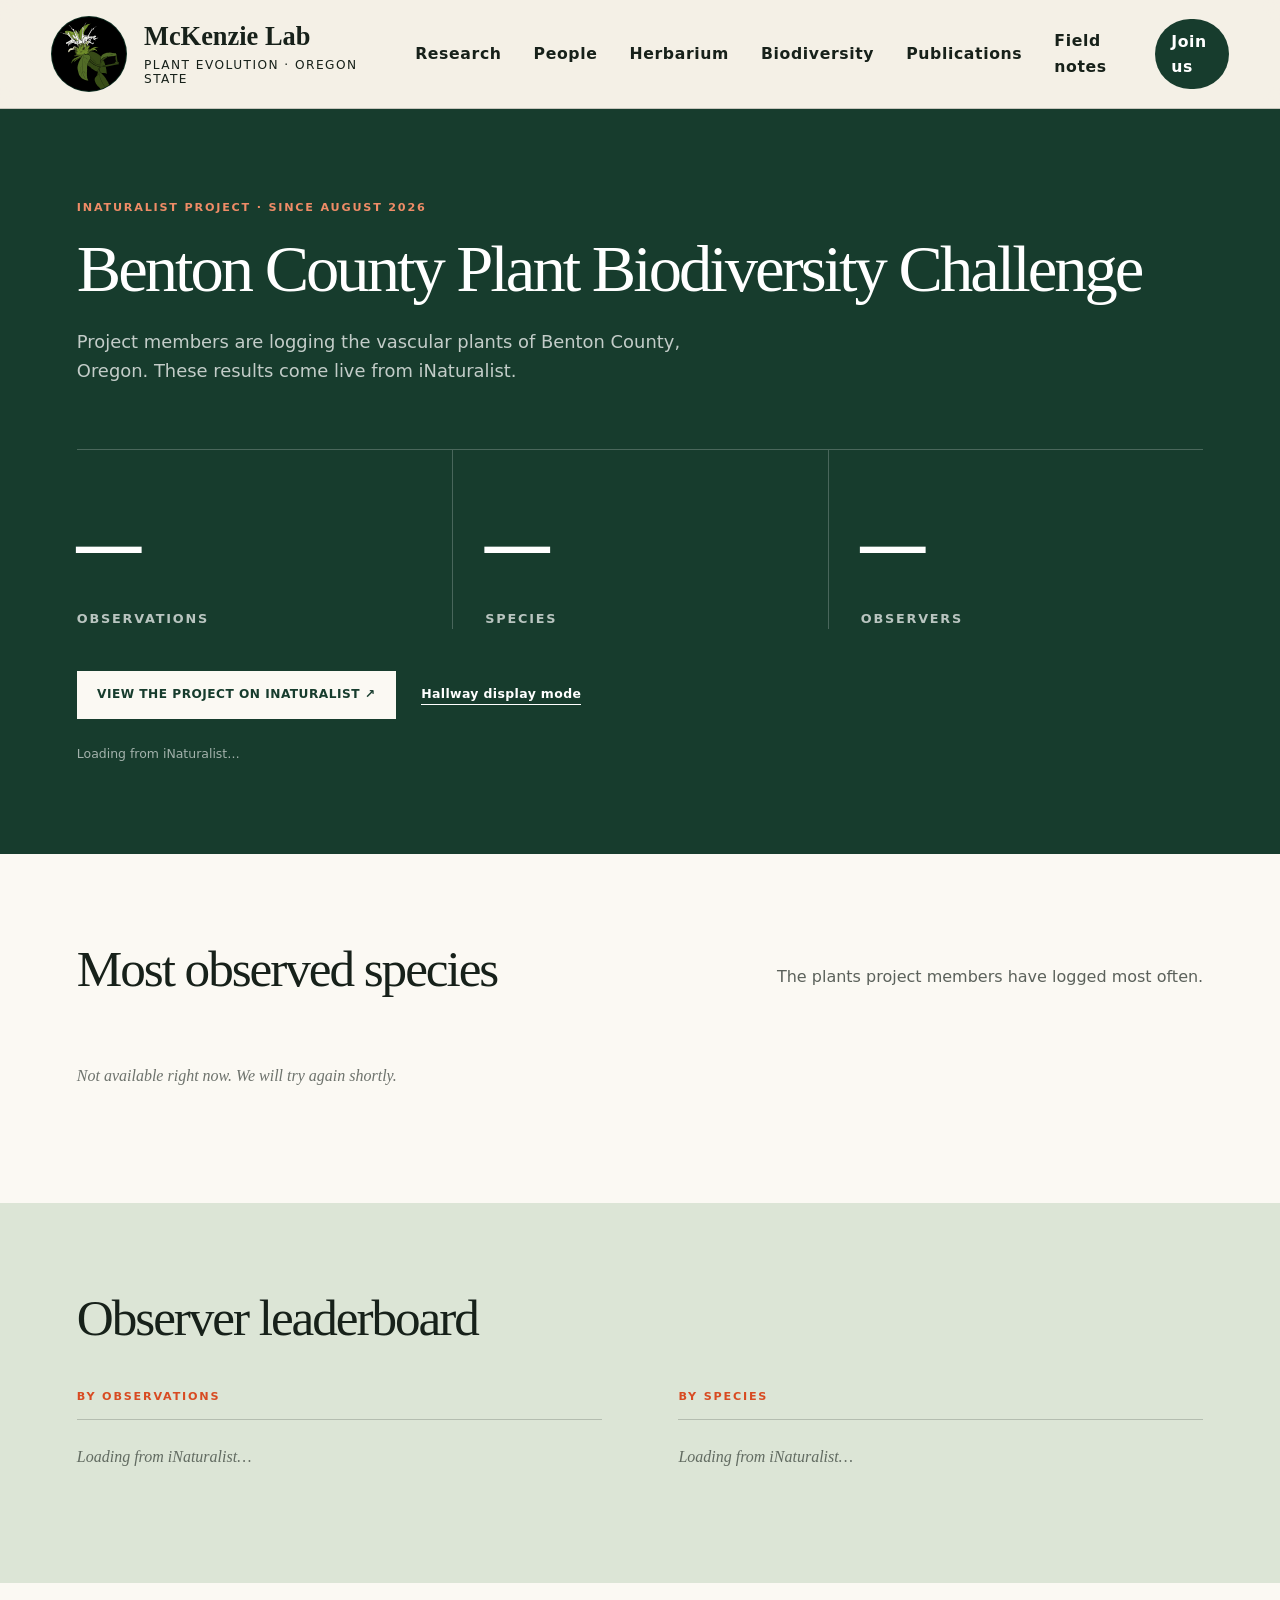
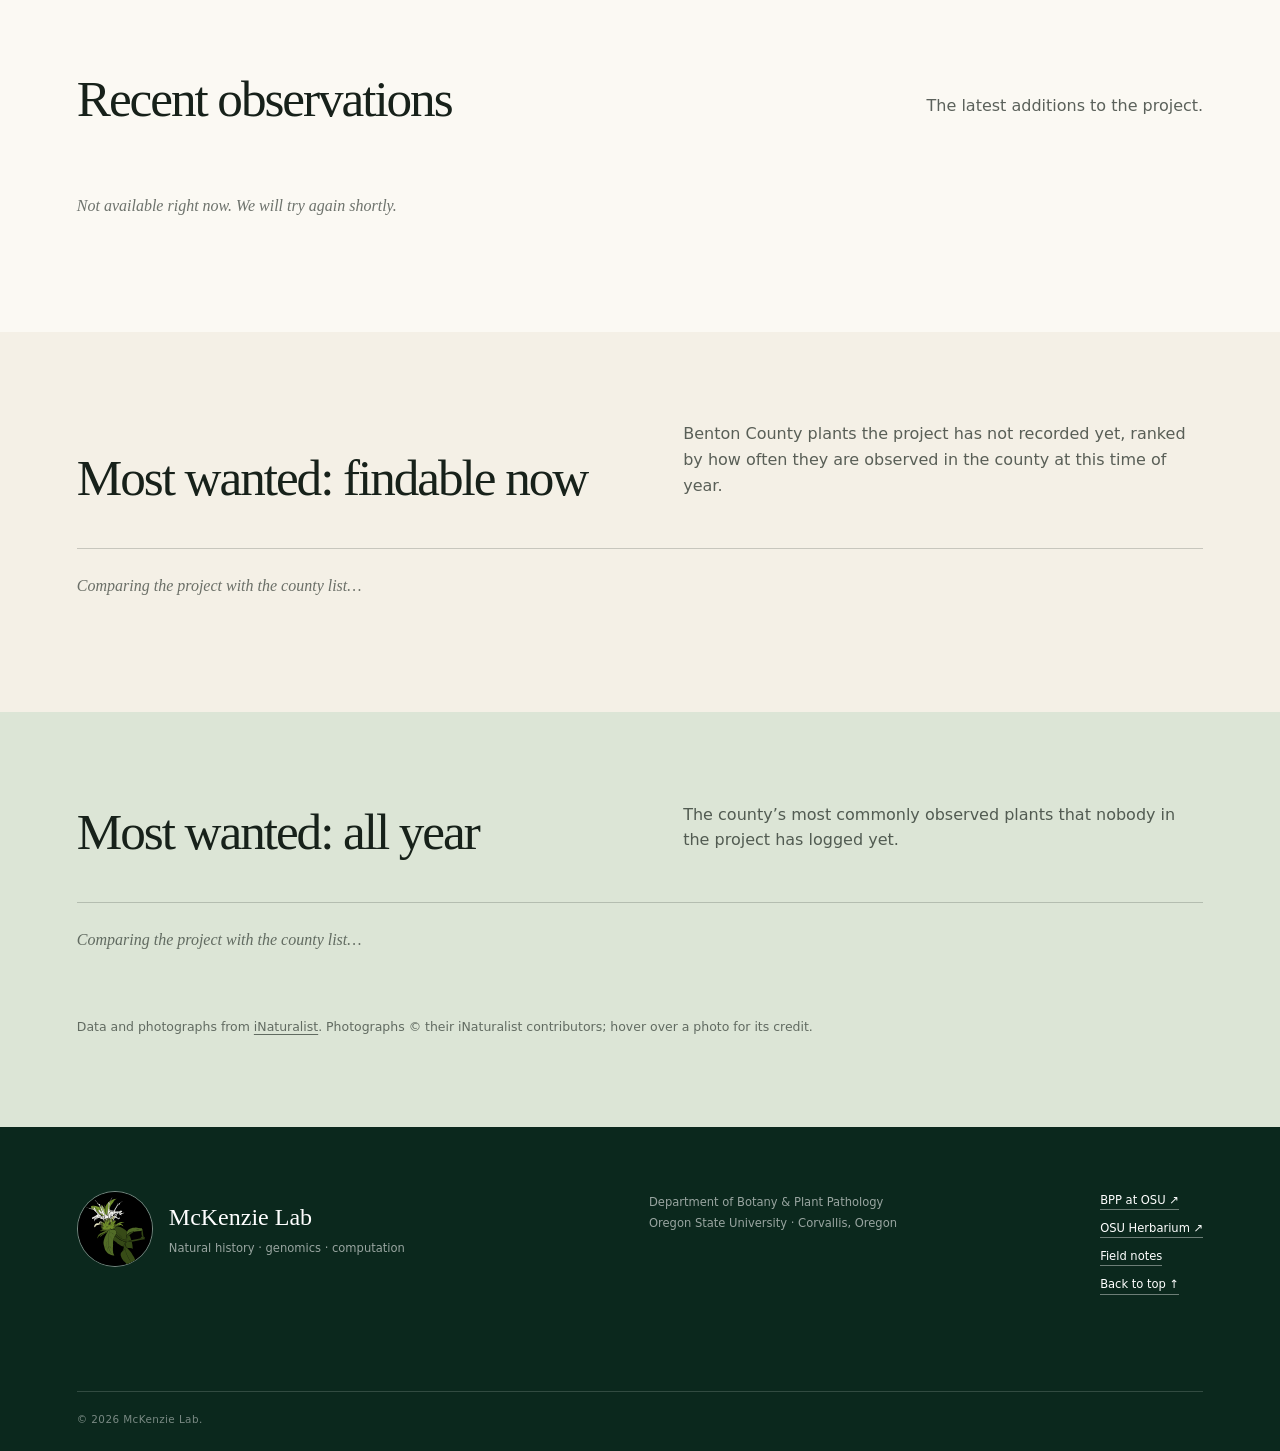
==== biodiversity-challenge/index.html @ 36d2c50a "added inat page" ====
<!doctype html>
<html lang="en">
  <head>
    <meta charset="utf-8" />
    <meta name="viewport" content="width=device-width, initial-scale=1" />
    <meta name="theme-color" content="#173c2d" />
    <meta name="description" content="Live results from the McKenzie Lab Benton County Plant Biodiversity Challenge on iNaturalist." />
    <meta property="og:title" content="Biodiversity Challenge | McKenzie Lab" />
    <meta property="og:description" content="Live results from the McKenzie Lab Benton County Plant Biodiversity Challenge on iNaturalist." />
    <meta property="og:type" content="website" />
    <title>Biodiversity Challenge | McKenzie Lab</title>
    <link rel="icon" type="image/svg+xml" href="../assets/images/monarda-brevis-cartoon-favicon.svg?v=7" />
    <link rel="stylesheet" href="../styles.css?v=12" />
    <link rel="stylesheet" href="challenge.css?v=1" />
    <script>
      // Hallway display mode: add ?display=1 to the address.
      if (/[?&]display(=|&|$)/.test(location.search)) document.documentElement.classList.add('kiosk');
    </script>
    <script src="../script.js" defer></script>
    <script src="challenge.js?v=1" defer></script>
  </head>
  <body>
    <a class="skip-link" href="#main-content">Skip to content</a>
    <header class="site-header">
      <a class="wordmark" href="../" aria-label="McKenzie Lab home"><span class="wordmark-mark" aria-hidden="true"><img src="../assets/images/monarda-brevis-cartoon-crop.svg?v=5" alt="" /></span><span class="wordmark-text"><strong>McKenzie Lab</strong><small>Plant Evolution · Oregon State</small></span></a>
      <button class="menu-toggle" type="button" aria-expanded="false" aria-controls="site-nav"><span class="menu-toggle-label">Menu</span><span class="menu-toggle-lines" aria-hidden="true"><i></i><i></i></span></button>
      <nav class="site-nav" id="site-nav" aria-label="Main navigation">
        <a href="../research/">Research</a><a href="../people/">People</a><a href="../herbarium/">Herbarium</a><a href="./" aria-current="page">Biodiversity</a><a href="../index.html#publications">Publications</a><a href="../blog/">Field notes</a><a class="nav-join" href="../index.html#join">Join us</a>
      </nav>
    </header>

    <main id="main-content">
      <section class="bc-panel bc-hero" aria-labelledby="bc-title">
        <div class="bc-inner">
          <p class="section-kicker">iNaturalist project · since August 2026</p>
          <h1 id="bc-title">Benton County Plant Biodiversity Challenge</h1>
          <p class="bc-lede">Project members are logging the vascular plants of Benton County, Oregon. These results come live from iNaturalist.</p>
          <dl class="bc-stats" aria-live="polite">
            <div><dd id="bc-stat-observations">–</dd><dt>Observations</dt></div>
            <div><dd id="bc-stat-species">–</dd><dt>Species</dt></div>
            <div><dd id="bc-stat-observers">–</dd><dt>Observers</dt></div>
          </dl>
          <div class="bc-actions">
            <a class="button button-light" href="https://www.inaturalist.org/projects/mckenzie-lab-benton-county-plant-biodiversity-challenge" target="_blank" rel="noreferrer">View the project on iNaturalist ↗</a>
            <a class="text-link" href="?display=1">Hallway display mode</a>
          </div>
          <p class="bc-updated" id="bc-updated" role="status">Loading from iNaturalist…</p>
        </div>
      </section>

      <section class="bc-panel bc-section bc-bright" aria-labelledby="bc-top-title">
        <div class="bc-inner">
          <div class="bc-heading"><h2 id="bc-top-title">Most observed species</h2><p>The plants project members have logged most often.</p></div>
          <ul class="bc-cards" id="bc-top"><li class="bc-status">Loading from iNaturalist…</li></ul>
        </div>
      </section>

      <section class="bc-panel bc-section bc-sage" aria-labelledby="bc-leaders-title">
        <div class="bc-inner">
          <div class="bc-heading"><h2 id="bc-leaders-title">Observer leaderboard</h2></div>
          <div class="bc-leaders">
            <div><h3>By observations</h3><ol class="bc-board" id="bc-board-observations"><li class="bc-status">Loading from iNaturalist…</li></ol></div>
            <div><h3>By species</h3><ol class="bc-board" id="bc-board-species"><li class="bc-status">Loading from iNaturalist…</li></ol></div>
          </div>
        </div>
      </section>

      <section class="bc-panel bc-section bc-bright" aria-labelledby="bc-recent-title">
        <div class="bc-inner">
          <div class="bc-heading"><h2 id="bc-recent-title">Recent observations</h2><p>The latest additions to the project.</p></div>
          <ul class="bc-cards bc-cards-recent" id="bc-recent"><li class="bc-status">Loading from iNaturalist…</li></ul>
        </div>
      </section>

      <section class="bc-panel bc-section bc-paper" aria-labelledby="bc-wanted-now-title">
        <div class="bc-inner">
          <div class="bc-heading"><h2 id="bc-wanted-now-title">Most wanted: findable now</h2><p id="bc-wanted-now-note">Benton County plants the project has not recorded yet, ranked by how often they are observed in the county at this time of year.</p></div>
          <ol class="bc-wanted" id="bc-wanted-now"><li class="bc-status">Comparing the project with the county list…</li></ol>
        </div>
      </section>

      <section class="bc-panel bc-section bc-sage" aria-labelledby="bc-wanted-all-title">
        <div class="bc-inner">
          <div class="bc-heading"><h2 id="bc-wanted-all-title">Most wanted: all year</h2><p id="bc-wanted-all-note">The county’s most commonly observed plants that nobody in the project has logged yet.</p></div>
          <ol class="bc-wanted" id="bc-wanted-all"><li class="bc-status">Comparing the project with the county list…</li></ol>
          <p class="bc-credit">Data and photographs from <a href="https://www.inaturalist.org/" target="_blank" rel="noreferrer">iNaturalist</a>. Photographs © their iNaturalist contributors; hover over a photo for its credit.</p>
        </div>
      </section>

      <div class="bc-kiosk-bar" aria-hidden="true">
        <span>McKenzie Lab · Benton County Plant Biodiversity Challenge on iNaturalist</span>
        <span class="bc-dots" id="bc-dots"></span>
        <span id="bc-kiosk-updated"></span>
      </div>
    </main>

    <footer class="site-footer">
      <div class="footer-brand"><span class="wordmark-mark" aria-hidden="true"><img src="../assets/images/monarda-brevis-cartoon-crop.svg?v=5" alt="" /></span><div><strong>McKenzie Lab</strong><p>Natural history · genomics · computation</p></div></div>
      <div class="footer-location"><p>Department of Botany &amp; Plant Pathology</p><p>Oregon State University · Corvallis, Oregon</p></div>
      <div class="footer-links"><a href="https://bpp.oregonstate.edu/" target="_blank" rel="noreferrer">BPP at OSU ↗</a><a href="https://bpp.oregonstate.edu/herbarium" target="_blank" rel="noreferrer">OSU Herbarium ↗</a><a href="../blog/">Field notes</a><a href="#main-content">Back to top ↑</a></div>
      <p class="footer-bottom">© <span data-year>2026</span> McKenzie Lab.</p>
    </footer>
  </body>
</html>
---- styles.css ----
:root {
  --forest: #173c2d;
  --forest-deep: #0b281d;
  --moss: #708662;
  --sage: #d7dfcc;
  --paper: #f4f0e6;
  --paper-bright: #fbf9f3;
  --ink: #17211a;
  --orange: #d84b22;
  --orange-bright: #f15a24;
  --line: rgba(23, 33, 26, 0.2);
  --serif: Georgia, "Times New Roman", serif;
  --sans: Inter, ui-sans-serif, system-ui, -apple-system, BlinkMacSystemFont, "Segoe UI", sans-serif;
  --max: 1440px;
}

* { box-sizing: border-box; }
html { scroll-behavior: smooth; }
body {
  margin: 0;
  background: var(--paper);
  color: var(--ink);
  font-family: var(--sans);
  font-size: 16px;
  line-height: 1.6;
  -webkit-font-smoothing: antialiased;
}
img { display: block; max-width: 100%; }
a { color: inherit; text-decoration-thickness: 1px; text-underline-offset: 0.22em; }
button, summary { font: inherit; }
button, a, summary { -webkit-tap-highlight-color: transparent; }
::selection { background: var(--orange); color: white; }

.skip-link {
  position: fixed;
  left: 1rem;
  top: 0;
  z-index: 1000;
  padding: 0.65rem 1rem;
  background: var(--paper-bright);
  transform: translateY(-120%);
}
.skip-link:focus { transform: translateY(0.5rem); }

.announcement {
  min-height: 40px;
  padding: 0.55rem clamp(1rem, 4vw, 4rem);
  background: var(--orange);
  color: white;
  display: flex;
  align-items: center;
  justify-content: center;
  gap: 2rem;
  font-size: 0.75rem;
  letter-spacing: 0.06em;
  text-transform: uppercase;
}
.announcement a { font-weight: 700; text-decoration: none; border-bottom: 1px solid rgba(255,255,255,.65); }

.site-header {
  min-height: 108px;
  padding: 1rem clamp(1.25rem, 4vw, 4rem);
  display: flex;
  align-items: center;
  justify-content: space-between;
  gap: 2rem;
  position: sticky;
  top: 0;
  z-index: 100;
  background: rgba(244, 240, 230, 0.94);
  border-bottom: 1px solid var(--line);
  backdrop-filter: blur(12px);
}
.wordmark { display: flex; align-items: center; gap: 1.05rem; text-decoration: none; }
.wordmark-mark {
  width: 76px;
  height: 76px;
  display: grid;
  place-items: center;
  flex: 0 0 auto;
  overflow: hidden;
  border: 1px solid rgba(23, 60, 45, 0.25);
  border-radius: 50%;
  background: var(--forest-deep);
}
.wordmark-mark img {
  width: 100%;
  height: 100%;
  object-fit: cover;
  object-position: center;
  transform: scale(1.5);
}
.wordmark-text { display: flex; flex-direction: column; line-height: 1.2; }
.wordmark-text strong { font-family: var(--serif); font-size: 1.65rem; font-weight: 600; }
.wordmark-text small { margin-top: 0.28rem; font-size: 0.76rem; letter-spacing: 0.12em; text-transform: uppercase; }
.site-nav { display: flex; align-items: center; gap: clamp(1.1rem, 2.5vw, 2.4rem); }
.site-nav a { font-size: 0.98rem; font-weight: 650; letter-spacing: 0.04em; text-decoration: none; }
.site-nav a:not(.nav-join) { border-bottom: 1px solid transparent; }
.site-nav a:not(.nav-join):hover { border-color: currentColor; }
.nav-join { padding: 0.6rem 1rem; color: white; background: var(--forest); border-radius: 999px; }
.menu-toggle { display: none; border: 0; background: none; color: inherit; }

.hero {
  max-width: var(--max);
  min-height: calc(100vh - 132px);
  margin: 0 auto;
  padding: clamp(2.2rem, 5vw, 5rem) clamp(1.25rem, 4vw, 4rem) clamp(3rem, 6vw, 6rem);
  display: grid;
  grid-template-columns: minmax(0, 0.88fr) minmax(0, 1.12fr);
  align-items: center;
  gap: clamp(2.5rem, 6vw, 7rem);
}
.hero-copy { padding-top: 1rem; }
.eyebrow, .section-kicker {
  margin: 0 0 1.2rem;
  color: var(--orange);
  font-size: 0.7rem;
  font-weight: 800;
  letter-spacing: 0.16em;
  text-transform: uppercase;
}
.hero h1 {
  max-width: 720px;
  margin: 0;
  font-family: var(--serif);
  font-size: clamp(3.5rem, 6.4vw, 7.4rem);
  font-weight: 400;
  letter-spacing: -0.055em;
  line-height: 0.92;
}
.hero-intro { max-width: 610px; margin: 2rem 0 0; font-size: clamp(1rem, 1.4vw, 1.22rem); line-height: 1.65; }
.hero-actions { margin-top: 2.2rem; display: flex; align-items: center; gap: 1.6rem; flex-wrap: wrap; }
.button {
  min-height: 48px;
  padding: 0.76rem 1.2rem;
  border: 1px solid transparent;
  display: inline-flex;
  align-items: center;
  justify-content: center;
  gap: 0.5rem;
  font-size: 0.76rem;
  font-weight: 800;
  letter-spacing: 0.04em;
  text-decoration: none;
  text-transform: uppercase;
  transition: transform .2s ease, background .2s ease;
}
.button:hover { transform: translateY(-2px); }
.button-primary { background: var(--forest); color: white; }
.button-primary:hover { background: var(--orange); }
.button-light { background: var(--paper-bright); color: var(--forest); }
.button-light:hover { background: white; }
.text-link { font-size: 0.78rem; font-weight: 800; letter-spacing: .03em; text-decoration: none; border-bottom: 1px solid currentColor; }
.hero-image-wrap { position: relative; overflow: hidden; background: var(--sage); }
.hero-figure { margin: 0; }
.hero-figure img { width: 100%; height: min(68vh, 760px); object-fit: cover; }
.hero-figure figcaption { margin-top: .7rem; font-family: var(--serif); font-size: .78rem; color: rgba(23,33,26,.7); }

.section-pad { padding: clamp(5rem, 10vw, 10rem) clamp(1.25rem, 6vw, 6rem); }
.manifesto { background: var(--forest); color: var(--paper-bright); }
.manifesto .section-kicker { color: #ef8c67; }
.manifesto-grid { max-width: var(--max); margin: 0 auto; display: grid; grid-template-columns: 1.08fr .92fr; gap: clamp(3rem, 10vw, 11rem); align-items: start; }
.manifesto h2, .section-heading h2, .people-heading h1, .people-heading h2, .approach h2, .notes h2, .join h2 {
  margin: 0;
  font-family: var(--serif);
  font-size: clamp(2.8rem, 5.5vw, 6rem);
  font-weight: 400;
  letter-spacing: -.045em;
  line-height: 1;
}
.manifesto-copy { max-width: 610px; padding-top: .5rem; font-size: clamp(1.05rem, 1.7vw, 1.35rem); line-height: 1.7; }
.manifesto-copy p:first-child { margin-top: 0; }
.manifesto-copy p:last-child { color: rgba(251,249,243,.68); }

.research { background: var(--paper-bright); }
.section-heading { max-width: var(--max); margin: 0 auto clamp(3rem, 6vw, 6rem); display: flex; align-items: end; justify-content: space-between; gap: 3rem; }
.section-heading > p, .section-heading > .text-link { max-width: 520px; margin: 0 0 .45rem; }
.research-grid { max-width: var(--max); margin: 0 auto; display: grid; grid-template-columns: repeat(2, minmax(0, 1fr)); }
.research-card { min-height: 570px; padding: clamp(2rem, 4vw, 4rem); position: relative; display: flex; flex-direction: column; justify-content: space-between; overflow: hidden; }
.research-card h3 { max-width: 600px; margin: 0 0 1.4rem; font-family: var(--serif); font-size: clamp(2rem, 3.2vw, 3.8rem); font-weight: 400; letter-spacing: -.035em; line-height: 1; }
.research-card p { max-width: 560px; }
.card-number { font-family: var(--serif); font-size: 1.05rem; font-style: italic; }
.card-tag { margin-bottom: 1rem; font-size: .66rem; font-weight: 800; letter-spacing: .14em; text-transform: uppercase; }
.card-dark { background: var(--forest-deep); color: white; }
.card-dark p { color: rgba(255,255,255,.7); }
.card-paper { background: #e7e3d6; color: var(--ink); }
.card-orange { background: var(--orange); color: white; }
.card-orange p { color: rgba(255,255,255,.8); }
.card-image { padding: 0; }
.card-image img { position: absolute; inset: 0; width: 100%; height: 100%; object-fit: cover; }
.card-image::after { content: ""; position: absolute; inset: 50% 0 0; background: linear-gradient(transparent, rgba(0,0,0,.72)); }
.card-image-caption { position: absolute; z-index: 1; left: 2rem; right: 2rem; bottom: 1.6rem; color: white; display: flex; justify-content: space-between; gap: 1rem; font-size: .72rem; }
.tag-list { margin: 2rem 0 0; padding: 0; display: flex; flex-wrap: wrap; gap: .45rem; list-style: none; }
.tag-list li { padding: .35rem .65rem; border: 1px solid currentColor; border-radius: 999px; font-size: .62rem; letter-spacing: .06em; text-transform: uppercase; }

.approach { max-width: var(--max); margin: 0 auto; display: grid; grid-template-columns: 1.05fr .95fr; gap: clamp(3rem, 8vw, 8rem); align-items: center; }
.approach-visual { min-width: 0; display: grid; grid-template-columns: 1fr auto; gap: .8rem; }
.approach-visual img { width: 100%; min-height: 650px; object-fit: cover; }
.vertical-note { margin: 0; writing-mode: vertical-rl; font-family: var(--serif); font-size: .75rem; color: rgba(23,33,26,.62); }
.approach-copy > p { margin-bottom: 1rem; }
.process-list { margin: 3rem 0 0; padding: 0; list-style: none; }
.process-list li { padding: 1.25rem 0; border-top: 1px solid var(--line); display: grid; grid-template-columns: 2.4rem 1fr; gap: 1.2rem; }
.process-list li:last-child { border-bottom: 1px solid var(--line); }
.process-list li > span { color: var(--orange); font-family: var(--serif); font-size: .8rem; }
.process-list h3 { margin: 0; font-family: var(--serif); font-size: 1.4rem; font-weight: 400; }
.process-list p { margin: .3rem 0 0; color: rgba(23,33,26,.68); font-size: .88rem; }

.people { background: #dce5d6; }
.people-heading { max-width: 780px; margin: 0 auto clamp(3rem, 7vw, 7rem); text-align: center; }
.people-heading p:last-child { max-width: 680px; margin: 1.8rem auto 0; }
.profile { max-width: 1120px; margin: 0 auto; display: grid; grid-template-columns: minmax(280px, .78fr) 1.22fr; background: var(--paper-bright); }
.profile + .profile { margin-top: 2.5rem; }
.profile-photo { position: relative; min-height: 460px; overflow: hidden; }
.profile-photo img { position: absolute; inset: 0; width: 100%; height: 100%; object-fit: cover; object-position: 58% center; }
.profile-copy { padding: clamp(1.75rem, 3.5vw, 3rem); align-self: center; }
.profile-role { color: var(--orange); font-size: .68rem; font-weight: 800; letter-spacing: .14em; text-transform: uppercase; }
.profile-copy h2, .profile-copy h3 { margin: 0 0 1.25rem; font-family: var(--serif); font-size: clamp(2rem, 3.3vw, 3.4rem); font-weight: 400; letter-spacing: -.04em; line-height: 1; }
.profile-copy h2 span, .profile-copy h3 span { display: block; margin-top: .6rem; font-family: var(--sans); font-size: .66rem; font-weight: 600; letter-spacing: .1em; text-transform: uppercase; }
.profile-copy > p:not(.profile-role) { color: rgba(23,33,26,.72); }
.profile-links { margin-top: 2rem; display: flex; flex-wrap: wrap; gap: 1.3rem; }
.profile-links a { font-size: .72rem; font-weight: 800; text-decoration: none; border-bottom: 1px solid currentColor; }
.member-section { max-width: 1120px; margin: 3rem auto 0; }
.member-section > h2 { margin: 0 0 1.5rem; font-family: var(--serif); font-size: clamp(1.8rem, 3vw, 2.6rem); font-weight: 400; letter-spacing: -.03em; line-height: 1.2; }
.member-grid { display: grid; grid-template-columns: repeat(2, minmax(0, 1fr)); gap: 1.5rem; }
.member-card { display: grid; grid-template-columns: 120px minmax(0, 1fr); gap: 1.5rem; align-items: start; padding: 1.5rem; background: var(--paper-bright); }
.member-photo { width: 100%; height: auto; aspect-ratio: 1; object-fit: cover; }
.member-copy { align-self: center; min-width: 0; overflow-wrap: break-word; }
.member-copy h3 { margin: 0 0 .5rem; font-family: var(--serif); font-size: 1.7rem; font-weight: 400; letter-spacing: -.03em; line-height: 1.15; }
.member-role { margin: 0; color: var(--forest); font-size: .82rem; line-height: 1.5; }
.member-bio { margin: 1rem 0 0; color: rgba(23,33,26,.72); font-size: .9rem; }
.future-team { max-width: 1120px; margin: 4rem auto 0; }
.future-team-label { font-size: .68rem; font-weight: 800; letter-spacing: .14em; text-transform: uppercase; }
.future-team-grid { display: grid; grid-template-columns: repeat(2, 1fr); border-top: 1px solid var(--line); }
.future-team-grid > div { padding: 2rem 2rem 0 0; }
.future-team-grid > div + div { padding-left: 2rem; border-left: 1px solid var(--line); }
.future-team-grid span { color: var(--orange); font-family: var(--serif); font-size: 2rem; }
.future-team-grid h2, .future-team-grid h3 { margin: 1.8rem 0 .6rem; font-family: var(--serif); font-size: 1.4rem; font-weight: 400; }
.future-team-grid p { color: rgba(23,33,26,.7); font-size: .85rem; }

.interior-hero {
  max-width: var(--max);
  margin: 0 auto;
  padding: clamp(4rem, 9vw, 8.5rem) clamp(1.25rem, 6vw, 6rem) clamp(4rem, 7vw, 7rem);
  display: grid;
  grid-template-columns: minmax(0, .9fr) minmax(360px, 1.1fr);
  gap: clamp(3rem, 8vw, 9rem);
  align-items: end;
}
.interior-hero h1 {
  margin: 0;
  font-family: var(--serif);
  font-size: clamp(3.8rem, 7vw, 7.5rem);
  font-weight: 400;
  letter-spacing: -.055em;
  line-height: .92;
}
.interior-hero-copy > p:last-child { max-width: 650px; margin: 2rem 0 0; font-size: clamp(1rem, 1.4vw, 1.2rem); }
.interior-hero figure { margin: 0; }
.interior-hero figure img { width: 100%; height: min(58vh, 650px); object-fit: cover; }
.interior-hero figcaption, .feature-image figcaption, .research-figure figcaption { margin-top: .65rem; color: rgba(23,33,26,.64); font-family: var(--serif); font-size: .78rem; }

.research-detail { background: var(--paper-bright); }
.research-detail-inner, .collection-inner { max-width: var(--max); margin: 0 auto; }
.research-topic {
  padding: clamp(4rem, 8vw, 8rem) 0;
  display: grid;
  grid-template-columns: minmax(250px, .7fr) minmax(0, 1.3fr);
  gap: clamp(3rem, 9vw, 10rem);
  border-top: 1px solid var(--line);
}
.research-topic:first-child { padding-top: 0; border-top: 0; }
.topic-heading { position: sticky; top: 145px; align-self: start; }
.topic-number { color: var(--orange); font-family: var(--serif); font-size: .9rem; font-style: italic; }
.research-topic h2, .collection-section h2, .collection-inner h2 {
  margin: 1rem 0 0;
  font-family: var(--serif);
  font-size: clamp(2.4rem, 4.4vw, 4.8rem);
  font-weight: 400;
  letter-spacing: -.04em;
  line-height: 1;
}
.topic-copy > p:first-child { margin-top: 0; font-size: clamp(1.1rem, 1.8vw, 1.42rem); line-height: 1.65; }
.topic-copy h3 { margin: 3rem 0 1rem; font-family: var(--serif); font-size: clamp(1.6rem, 2.5vw, 2.4rem); font-weight: 400; }
.topic-copy p { max-width: 780px; }
.research-figure { margin: 2.5rem 0 0; }
.research-figure img { width: 100%; max-height: 560px; object-fit: cover; }
.research-system { margin-top: 2.8rem; display: grid; grid-template-columns: minmax(0, .82fr) minmax(280px, 1.18fr); gap: clamp(1.5rem, 4vw, 3.5rem); align-items: center; }
.research-system + .research-system { padding-top: 2.8rem; border-top: 1px solid var(--line); }
.research-system h3 { margin-top: 0; }
.research-system-figure { margin: 0; min-width: 0; }
.research-system-figure img { width: 100%; height: 360px; object-fit: cover; object-position: 65% center; }
.research-system-figure figcaption { margin-top: .65rem; color: rgba(23,33,26,.64); font-family: var(--serif); font-size: .78rem; }
.research-more { margin-top: 2.8rem; padding-top: 2.8rem; border-top: 1px solid var(--line); }
.research-more h3 { margin-top: 0; }
.research-more p { margin-bottom: 0; }
.topic-links { margin-top: 2rem; display: flex; flex-wrap: wrap; gap: 1.2rem; }

.herbarium-intro { background: var(--forest); color: white; }
.collection-inner { display: grid; grid-template-columns: .85fr 1.15fr; gap: clamp(3rem, 9vw, 10rem); }
.collection-section h2 { margin-top: 0; }
.collection-copy > p:first-child { margin-top: 0; font-size: clamp(1.08rem, 1.7vw, 1.32rem); }
.collection-copy p { color: rgba(255,255,255,.72); }
.collection-copy .button { margin-top: 1.2rem; }
.herbarium-uses { background: #dce5d6; }
.use-grid { max-width: var(--max); margin: 3.5rem auto 0; display: grid; grid-template-columns: repeat(3, 1fr); border-top: 1px solid var(--line); }
.use-grid article { padding: 2.2rem 2.2rem 0 0; }
.use-grid article + article { padding-left: 2.2rem; border-left: 1px solid var(--line); }
.use-grid span { color: var(--orange); font-family: var(--serif); font-style: italic; }
.use-grid h3 { margin: 1.4rem 0 .8rem; font-family: var(--serif); font-size: 1.7rem; font-weight: 400; }
.use-grid p { color: rgba(23,33,26,.7); }
.herbarium-note { max-width: var(--max); margin: 0 auto; display: grid; grid-template-columns: 1.1fr .9fr; gap: clamp(3rem, 8vw, 8rem); align-items: center; }
.feature-image { margin: 0; }
.feature-image img { width: 100%; max-height: 700px; object-fit: cover; }
.herbarium-note h2 { margin: 0 0 1.5rem; font-family: var(--serif); font-size: clamp(2.5rem, 4.5vw, 5rem); font-weight: 400; letter-spacing: -.04em; line-height: 1; }

.publications { background: var(--paper-bright); }
.publication-list { max-width: var(--max); margin: 0 auto; border-top: 1px solid var(--line); }
.publication { padding: 1.7rem 0; display: grid; grid-template-columns: 85px 1fr 40px; gap: 1.5rem; align-items: start; text-decoration: none; border-bottom: 1px solid var(--line); }
.publication:hover .pub-main strong { color: var(--orange); }
.pub-year { padding-top: .2rem; color: var(--orange); font-family: var(--serif); font-size: .85rem; }
.pub-main { display: flex; flex-direction: column; gap: .45rem; }
.pub-main strong { max-width: 980px; font-family: var(--serif); font-size: clamp(1.15rem, 2vw, 1.75rem); font-weight: 400; line-height: 1.25; transition: color .2s ease; }
.pub-main small { color: rgba(23,33,26,.62); }
.pub-arrow { justify-self: end; font-size: 1.2rem; }

.notes { padding-top: 0; padding-bottom: 0; display: grid; grid-template-columns: 1fr 1fr; background: var(--forest); color: white; }
.notes-image { min-height: 600px; margin-left: calc(clamp(1.25rem, 6vw, 6rem) * -1); overflow: hidden; }
.notes-image img { width: 100%; height: 100%; object-fit: cover; }
.notes-copy { max-width: 640px; padding: clamp(4rem, 8vw, 8rem); align-self: center; }
.notes-copy .section-kicker { color: #ef8c67; }
.notes-copy p:not(.section-kicker) { margin: 1.6rem 0 2rem; color: rgba(255,255,255,.72); }

.join { max-width: var(--max); margin: 0 auto; display: grid; grid-template-columns: .85fr 1.15fr; gap: clamp(3rem, 9vw, 10rem); }
.join-intro > p:not(.section-kicker):not(.email-note) { max-width: 560px; margin: 1.8rem 0 2rem; }
.email-note { color: rgba(23,33,26,.6); font-size: .75rem; }
.join-options { border-top: 1px solid var(--line); }
.join-options details { border-bottom: 1px solid var(--line); }
.join-options summary { padding: 1.7rem 0; display: flex; justify-content: space-between; gap: 2rem; cursor: pointer; list-style: none; font-family: var(--serif); font-size: clamp(1.25rem, 2vw, 1.7rem); }
.join-options summary::-webkit-details-marker { display: none; }
.join-options summary span:last-child { color: var(--orange); transition: transform .2s ease; }
.join-options details[open] summary span:last-child { transform: rotate(45deg); }
.join-options details p { max-width: 720px; margin: -0.25rem 3.5rem 1.7rem 0; color: rgba(23,33,26,.68); }

.site-footer { padding: 4rem clamp(1.25rem, 6vw, 6rem) 1.5rem; background: var(--forest-deep); color: white; display: grid; grid-template-columns: 1.3fr 1fr auto; gap: 3rem; align-items: start; }
.footer-brand { display: flex; align-items: center; gap: 1rem; }
.footer-brand strong { font-family: var(--serif); font-size: 1.5rem; font-weight: 400; }
.site-footer .wordmark-mark { border-color: rgba(255,255,255,.45); }
.footer-brand p, .footer-location p { margin: .15rem 0; color: rgba(255,255,255,.58); font-size: .72rem; }
.footer-links { display: flex; flex-direction: column; gap: .55rem; align-items: flex-start; }
.footer-links a { font-size: .72rem; text-decoration: none; border-bottom: 1px solid rgba(255,255,255,.4); }
.footer-bottom { grid-column: 1 / -1; margin: 3rem 0 0; padding-top: 1.2rem; border-top: 1px solid rgba(255,255,255,.16); color: rgba(255,255,255,.45); font-size: .65rem; letter-spacing: .04em; }

[data-reveal] { opacity: 0; transform: translateY(22px); transition: opacity .7s ease, transform .7s ease; }
[data-reveal].is-visible { opacity: 1; transform: none; }

:focus-visible { outline: 3px solid var(--orange-bright); outline-offset: 4px; }

@media (max-width: 980px) {
  .site-header { min-height: 78px; }
  .wordmark-mark { width: 64px; height: 64px; }
  .wordmark-text strong { font-size: 1.4rem; }
  .wordmark-text small { margin-top: 0.24rem; font-size: 0.68rem; }
  .menu-toggle { display: flex; align-items: center; gap: .75rem; cursor: pointer; }
  .menu-toggle-label { font-size: .7rem; font-weight: 800; letter-spacing: .08em; text-transform: uppercase; }
  .menu-toggle-lines { width: 24px; display: flex; flex-direction: column; gap: 6px; }
  .menu-toggle-lines i { height: 1px; background: currentColor; transition: transform .2s ease; }
  .menu-toggle[aria-expanded="true"] .menu-toggle-lines i:first-child { transform: translateY(3.5px) rotate(45deg); }
  .menu-toggle[aria-expanded="true"] .menu-toggle-lines i:last-child { transform: translateY(-3.5px) rotate(-45deg); }
  .site-nav { position: absolute; top: 100%; left: 0; right: 0; padding: 2rem; display: none; flex-direction: column; align-items: stretch; gap: 0; background: var(--paper-bright); border-bottom: 1px solid var(--line); }
  .site-nav.is-open { display: flex; }
  .site-nav a { padding: .9rem 0; font-family: var(--serif); font-size: 1.35rem; }
  .nav-join { margin-top: .7rem; padding: .8rem 1rem !important; text-align: center; font-family: var(--sans) !important; font-size: .8rem !important; }
  .hero { min-height: auto; grid-template-columns: 1fr; }
  .hero h1 { max-width: 850px; }
  .hero-figure img { height: min(70vh, 720px); }
  .manifesto-grid, .approach, .join { grid-template-columns: 1fr; }
  .approach-visual { max-width: 760px; }
  .section-heading { align-items: start; flex-direction: column; }
  .research-card { min-height: 500px; }
  .profile { grid-template-columns: .8fr 1.2fr; }
  .profile-photo { min-height: 400px; }
  .member-card { grid-template-columns: 88px minmax(0, 1fr); gap: 1rem; padding: 1.25rem; }
  .notes-copy { padding-right: 0; }
  .interior-hero, .research-topic, .collection-inner, .herbarium-note { grid-template-columns: 1fr; }
  .topic-heading { position: static; }
}

@media (max-width: 680px) {
  .site-header { min-height: 92px; }
  .wordmark-mark { width: 58px; height: 58px; }
  .wordmark-text strong { font-size: 1.3rem; }
  .wordmark-text small { display: none; }
  .hero { padding-top: 3.5rem; }
  .hero h1 { font-size: clamp(3.25rem, 16vw, 5.2rem); }
  .hero-figure img { height: 66vh; min-height: 460px; }
  .manifesto-grid { gap: 2rem; }
  .research-grid { grid-template-columns: 1fr; }
  .research-card { min-height: 470px; }
  .approach-visual img { min-height: 480px; }
  .profile { grid-template-columns: 1fr; }
  .profile-photo { min-height: 0; height: clamp(280px, 90vw, 400px); }
  .member-grid { grid-template-columns: 1fr; }
  .future-team-grid { grid-template-columns: 1fr; }
  .future-team-grid > div { padding: 1.8rem 0; border-bottom: 1px solid var(--line); }
  .future-team-grid > div + div { padding-left: 0; border-left: 0; }
  .future-team-grid h2, .future-team-grid h3 { margin-top: .8rem; }
  .publication { grid-template-columns: 56px 1fr; gap: 1rem; }
  .pub-arrow { display: none; }
  .notes { grid-template-columns: 1fr; padding-left: 0; padding-right: 0; }
  .notes-image { min-height: 430px; margin-left: 0; }
  .notes-copy { padding: 4rem 1.25rem; }
  .site-footer { grid-template-columns: 1fr; }
  .footer-bottom { margin-top: 0; }
  .interior-hero { padding-top: 3.5rem; }
  .interior-hero figure img { height: 56vh; min-height: 430px; }
  .research-system, .use-grid { grid-template-columns: 1fr; }
  .research-system-figure img { height: 330px; }
  .use-grid article { padding: 1.8rem 0; border-bottom: 1px solid var(--line); }
  .use-grid article + article { padding-left: 0; border-left: 0; }
}

@media (prefers-reduced-motion: reduce) {
  html { scroll-behavior: auto; }
  *, *::before, *::after { animation-duration: .01ms !important; transition-duration: .01ms !important; }
  [data-reveal] { opacity: 1; transform: none; }
}
---- biodiversity-challenge/challenge.css ----
/* Biodiversity challenge page. Builds on ../styles.css (colors, fonts, buttons). */

.bc-inner { max-width: var(--max); margin: 0 auto; }
.bc-hero { padding: clamp(3.5rem, 7vw, 7rem) clamp(1.25rem, 6vw, 6rem); background: var(--forest); color: white; }
.bc-hero .section-kicker { color: #ef8c67; }
.bc-hero h1 { max-width: 16em; margin: 0; font-family: var(--serif); font-size: clamp(2.5rem, 5.2vw, 5.4rem); font-weight: 400; letter-spacing: -.045em; line-height: 1; }
.bc-lede { max-width: 640px; margin: 1.6rem 0 0; color: rgba(255,255,255,.74); font-size: clamp(1rem, 1.4vw, 1.2rem); }
.bc-stats { margin: clamp(2.5rem, 5vw, 4.5rem) 0 0; display: grid; grid-template-columns: repeat(3, 1fr); border-top: 1px solid rgba(255,255,255,.22); }
.bc-stats > div { padding: 1.6rem 1rem 0 0; display: flex; flex-direction: column; }
.bc-stats > div + div { padding-left: clamp(.9rem, 2.5vw, 2.2rem); border-left: 1px solid rgba(255,255,255,.22); }
.bc-stats dd { margin: 0; font-family: var(--serif); font-size: clamp(3rem, 10vw, 9.5rem); letter-spacing: -.05em; line-height: .95; font-variant-numeric: tabular-nums; }
.bc-stats dt { margin-top: .7rem; color: rgba(255,255,255,.7); font-size: clamp(.62rem, 1vw, .8rem); font-weight: 800; letter-spacing: .14em; text-transform: uppercase; }
.bc-actions { margin-top: 2.6rem; display: flex; align-items: center; gap: 1.6rem; flex-wrap: wrap; }
.bc-updated { margin: 1.6rem 0 0; color: rgba(255,255,255,.6); font-size: .78rem; }
.bc-updated.is-error { padding: .8rem 1rem; background: rgba(255,255,255,.1); border-left: 3px solid var(--orange-bright); color: white; font-size: .92rem; }

.bc-section { padding: clamp(3.5rem, 7vw, 7rem) clamp(1.25rem, 6vw, 6rem); }
.bc-bright { background: var(--paper-bright); }
.bc-sage { background: #dce5d6; }
.bc-paper { background: var(--paper); }
.bc-heading { margin-bottom: clamp(1.8rem, 3.5vw, 3rem); display: flex; align-items: end; justify-content: space-between; gap: 1rem 3rem; flex-wrap: wrap; }
.bc-heading h2 { margin: 0; font-family: var(--serif); font-size: clamp(2.2rem, 4vw, 4rem); font-weight: 400; letter-spacing: -.04em; line-height: 1; }
.bc-heading p { max-width: 520px; margin: 0 0 .3rem; color: rgba(23,33,26,.7); }
.bc-status { grid-column: 1 / -1; padding: 1.5rem 0; color: rgba(23,33,26,.62); font-family: var(--serif); font-style: italic; list-style: none; }
.bc-credit { margin: 2.5rem 0 0; color: rgba(23,33,26,.62); font-size: .78rem; }

.bc-cards, .bc-wanted, .bc-board { margin: 0; padding: 0; list-style: none; }
.bc-cards { display: grid; grid-template-columns: repeat(4, minmax(0, 1fr)); gap: clamp(1rem, 2vw, 1.8rem); }
.bc-card { min-width: 0; display: flex; flex-direction: column; }
.bc-card a, .bc-wanted a { display: contents; color: inherit; text-decoration: none; }
.bc-photo { width: 100%; aspect-ratio: 4 / 3; object-fit: cover; background: var(--sage); }
.bc-photo-empty { display: grid; place-items: center; color: rgba(23,33,26,.45); font-size: .75rem; }
.bc-card-copy { padding-top: .8rem; display: grid; grid-template-columns: minmax(0, 1fr) auto; gap: 0 .8rem; align-items: start; }
.bc-name { margin: 0; font-family: var(--serif); font-size: clamp(1.1rem, 1.5vw, 1.45rem); line-height: 1.15; overflow-wrap: break-word; }
.bc-sci { margin: .25rem 0 0; color: rgba(23,33,26,.66); font-size: .86rem; font-style: italic; }
.bc-meta { margin: .25rem 0 0; color: rgba(23,33,26,.66); font-size: .8rem; }
.bc-count { grid-row: span 2; color: var(--orange); font-family: var(--serif); font-size: clamp(1.7rem, 2.4vw, 2.4rem); line-height: 1; text-align: right; }
.bc-count small { display: block; margin-top: .3rem; color: rgba(23,33,26,.6); font-family: var(--sans); font-size: .58rem; font-weight: 800; letter-spacing: .1em; text-transform: uppercase; }

.bc-leaders { display: grid; grid-template-columns: repeat(2, minmax(0, 1fr)); gap: clamp(2rem, 6vw, 6rem); }
.bc-leaders h3 { margin: 0 0 .8rem; color: var(--orange); font-size: .7rem; font-weight: 800; letter-spacing: .16em; text-transform: uppercase; }
.bc-board { border-top: 1px solid var(--line); }
.bc-board li:not(.bc-status) { padding: .9rem 0; border-bottom: 1px solid var(--line); display: grid; grid-template-columns: 1.6rem 3rem minmax(0, 1fr) auto; gap: 1rem; align-items: center; }
.bc-rank { color: var(--orange); font-family: var(--serif); font-style: italic; }
.bc-avatar { width: 3rem; height: 3rem; border-radius: 50%; object-fit: cover; background: var(--forest); color: white; display: grid; place-items: center; font-family: var(--serif); font-size: 1.3rem; }
.bc-board .bc-name small { display: block; margin-top: .2rem; color: rgba(23,33,26,.6); font-family: var(--sans); font-size: .72rem; }
.bc-score { font-family: var(--serif); font-size: clamp(1.8rem, 3vw, 3rem); line-height: 1; font-variant-numeric: tabular-nums; }

.bc-wanted { display: grid; grid-template-columns: repeat(auto-fill, minmax(min(100%, 19rem), 1fr)); gap: 0 clamp(1.2rem, 2.5vw, 2.5rem); border-top: 1px solid var(--line); }
.bc-wanted li:not(.bc-status) { min-width: 0; padding: .8rem 0; border-bottom: 1px solid var(--line); display: grid; grid-template-columns: 1.7rem 4.5rem minmax(0, 1fr); gap: .9rem; align-items: center; }
.bc-wanted .bc-photo { width: 4.5rem; height: 4.5rem; aspect-ratio: auto; }
.bc-wanted .bc-name { font-size: 1.12rem; }
.bc-wanted .bc-meta strong { color: var(--ink); }
.bc-hint { margin: .3rem 0 0; color: var(--orange); font-size: .66rem; font-weight: 800; letter-spacing: .06em; text-transform: uppercase; }

.bc-kiosk-bar, .bc-short { display: none; }
html.kiosk .bc-long { display: none; }
html.kiosk .bc-short { display: inline; }

@media (max-width: 980px) {
  .bc-cards { grid-template-columns: repeat(3, minmax(0, 1fr)); }
}
@media (max-width: 680px) {
  .bc-cards { grid-template-columns: repeat(2, minmax(0, 1fr)); }
  .bc-leaders { grid-template-columns: 1fr; }
  .bc-card-copy { grid-template-columns: 1fr; }
  .bc-count { grid-row: auto; margin-top: .4rem; text-align: left; }
  .bc-count small { display: inline; margin-left: .3rem; }
  .bc-board li:not(.bc-status) { grid-template-columns: 1.3rem 2.4rem minmax(0, 1fr) auto; gap: .7rem; }
  .bc-avatar { width: 2.4rem; height: 2.4rem; }
}

/* Hallway display mode (?display=1): one full-screen panel at a time, no interaction.
   Everything is sized from the screen height so it scales from 1080p to 4K. */
html.kiosk { font-size: 1.55vh; }
html.kiosk body { overflow: hidden; cursor: none; font-size: 1rem; }
html.kiosk .site-header, html.kiosk .site-footer, html.kiosk .skip-link, html.kiosk .bc-actions, html.kiosk .bc-credit, html.kiosk .bc-updated { display: none; }
html.kiosk main { position: fixed; inset: 0; background: var(--forest-deep); }
html.kiosk .bc-panel { position: absolute; inset: 0 0 4.5vh; padding: 5vh 4vw 4vh; display: flex; flex-direction: column; opacity: 0; visibility: hidden; transition: opacity 1.2s ease, visibility 1.2s; }
html.kiosk .bc-panel.is-active { opacity: 1; visibility: visible; }
html.kiosk .bc-inner { width: 100%; max-width: none; min-height: 0; flex: 1; display: flex; flex-direction: column; }
html.kiosk .bc-hero .bc-inner { justify-content: center; }
html.kiosk .section-kicker { font-size: 1.1rem; }
html.kiosk .bc-hero h1 { font-size: 6.5rem; }
html.kiosk .bc-lede { max-width: 50rem; font-size: 1.7rem; }
html.kiosk .bc-stats { margin-top: 6vh; }
html.kiosk .bc-stats > div { padding-top: 3vh; }
html.kiosk .bc-stats > div + div { padding-left: 3vw; }
html.kiosk .bc-stats dd { font-size: 27vh; }
html.kiosk .bc-stats dt { font-size: 1.5rem; }
html.kiosk .bc-heading { margin-bottom: 3vh; flex: none; }
html.kiosk .bc-heading h2 { font-size: 4.6rem; }
html.kiosk .bc-heading p { max-width: 44rem; font-size: 1.35rem; }
html.kiosk .bc-status { font-size: 1.6rem; }

html.kiosk .bc-cards { min-height: 0; flex: 1; grid-template-columns: repeat(4, minmax(0, 1fr)); grid-template-rows: repeat(2, minmax(0, 1fr)); gap: 3vh 2vw; }
html.kiosk .bc-cards .bc-card:nth-child(n+9) { display: none; }
html.kiosk .bc-card { min-height: 0; }
html.kiosk .bc-card .bc-photo { height: 0; min-height: 0; flex: 1 1 0; aspect-ratio: auto; }
html.kiosk .bc-card-copy { flex: none; padding-top: 1.2vh; grid-template-columns: minmax(0, 1fr) auto; }
html.kiosk .bc-name { font-size: 1.75rem; display: -webkit-box; -webkit-box-orient: vertical; -webkit-line-clamp: 2; line-clamp: 2; overflow: hidden; }
html.kiosk .bc-board .bc-name { display: block; }
html.kiosk .bc-sci, html.kiosk .bc-meta { font-size: 1.15rem; white-space: nowrap; overflow: hidden; text-overflow: ellipsis; }
html.kiosk .bc-count { grid-row: span 2; margin: 0; font-size: 3rem; text-align: right; }
html.kiosk .bc-count small { display: block; margin: .3rem 0 0; font-size: .8rem; }

html.kiosk .bc-leaders { gap: 6vw; grid-template-columns: repeat(2, minmax(0, 1fr)); }
html.kiosk .bc-leaders h3 { font-size: 1.2rem; }
html.kiosk .bc-board li:not(.bc-status) { padding: 1.5vh 0; grid-template-columns: 2.5rem 5rem minmax(0, 1fr) auto; gap: 1.6rem; }
html.kiosk .bc-board li:nth-child(n+9) { display: none; }
html.kiosk .bc-rank { font-size: 1.6rem; }
html.kiosk .bc-avatar { width: 5rem; height: 5rem; font-size: 2.2rem; }
html.kiosk .bc-board .bc-name { font-size: 2.3rem; }
html.kiosk .bc-board .bc-name small { font-size: 1.1rem; }
html.kiosk .bc-score { font-size: 4.4rem; }

html.kiosk .bc-wanted { min-height: 0; flex: 1; grid-template-columns: repeat(5, minmax(0, 1fr)); grid-template-rows: repeat(5, minmax(0, 1fr)); gap: 0 1.6vw; }
html.kiosk .bc-wanted li:not(.bc-status) { min-height: 0; padding: 0; grid-template-columns: 1.8rem 10.5vh minmax(0, 1fr); gap: 1rem; }
html.kiosk .bc-wanted .bc-photo { width: 10.5vh; height: 10.5vh; }
html.kiosk .bc-wanted .bc-name { font-size: 1.45rem; }
html.kiosk .bc-wanted .bc-sci, html.kiosk .bc-wanted .bc-meta { margin-top: .15rem; font-size: 1.02rem; }
html.kiosk .bc-hint { margin-top: .15rem; font-size: .72rem; white-space: nowrap; overflow: hidden; text-overflow: ellipsis; }

html.kiosk .bc-kiosk-bar { position: absolute; left: 0; right: 0; bottom: 0; height: 4.5vh; padding: 0 4vw; display: grid; grid-template-columns: 1fr auto 1fr; align-items: center; gap: 2rem; background: var(--forest-deep); color: rgba(255,255,255,.72); font-size: 1.05rem; letter-spacing: .04em; }
html.kiosk .bc-kiosk-bar > :last-child { text-align: right; }
html.kiosk .bc-kiosk-bar .is-error { color: #ffb59c; }
.bc-dots { display: flex; gap: .7rem; }
.bc-dots i { width: .7rem; height: .7rem; border-radius: 50%; background: rgba(255,255,255,.28); transition: background .6s ease; }
.bc-dots i.is-active { background: var(--orange-bright); }
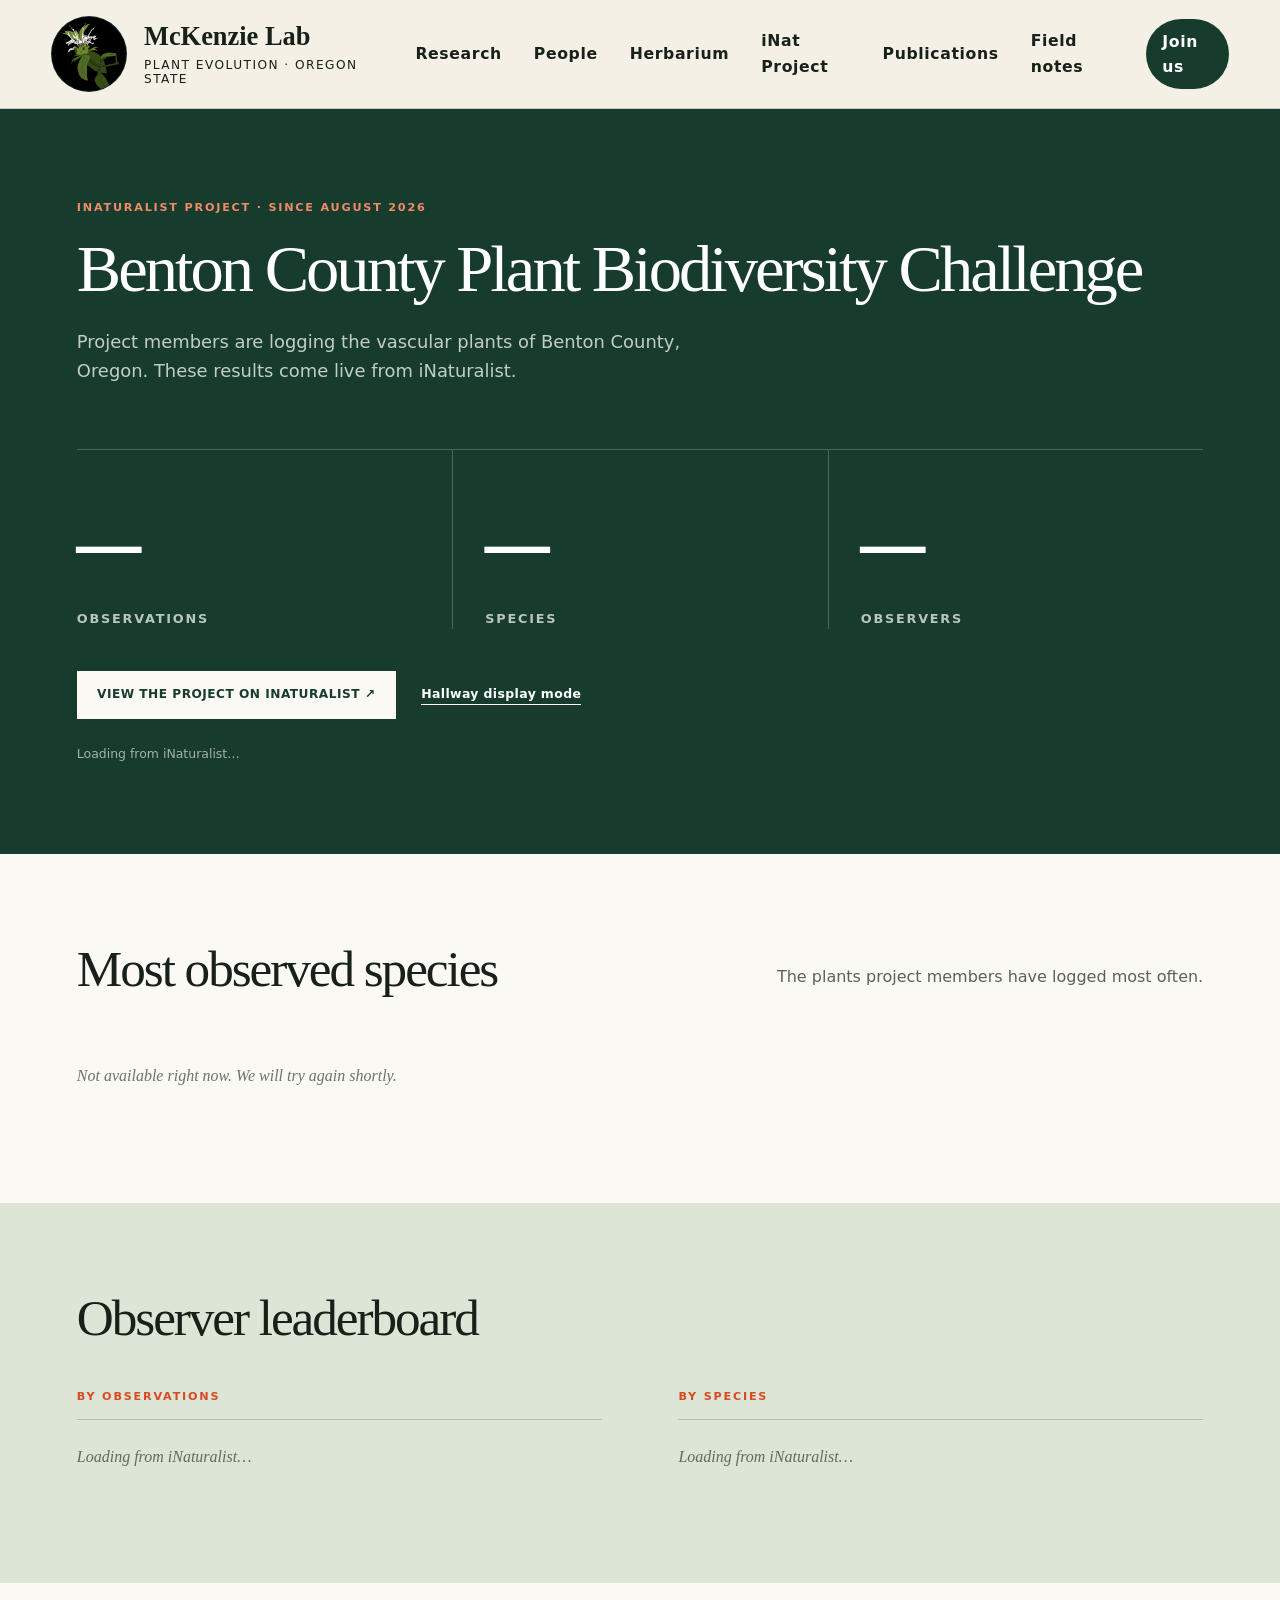
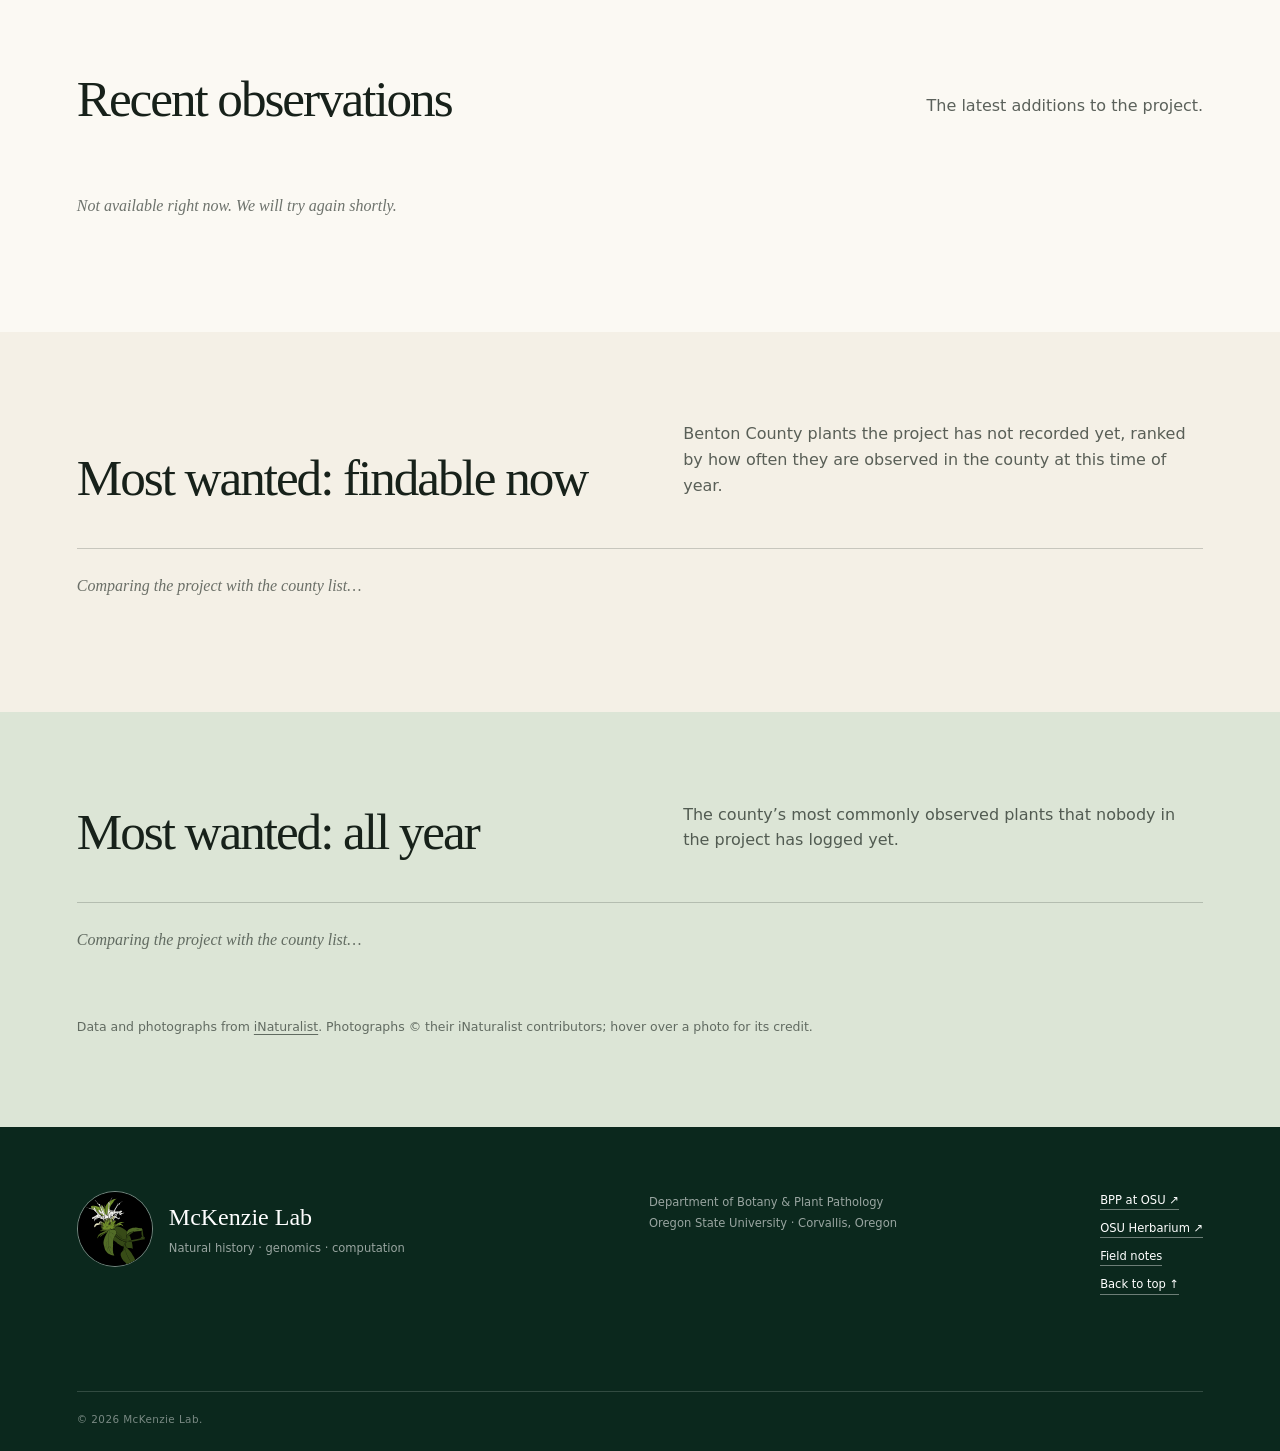
==== commit b0ec692d: "inat name update" ====
--- a/biodiversity-challenge/index.html
+++ b/biodiversity-challenge/index.html
@@ -25,7 +25,7 @@
       <a class="wordmark" href="../" aria-label="McKenzie Lab home"><span class="wordmark-mark" aria-hidden="true"><img src="../assets/images/monarda-brevis-cartoon-crop.svg?v=5" alt="" /></span><span class="wordmark-text"><strong>McKenzie Lab</strong><small>Plant Evolution · Oregon State</small></span></a>
       <button class="menu-toggle" type="button" aria-expanded="false" aria-controls="site-nav"><span class="menu-toggle-label">Menu</span><span class="menu-toggle-lines" aria-hidden="true"><i></i><i></i></span></button>
       <nav class="site-nav" id="site-nav" aria-label="Main navigation">
-        <a href="../research/">Research</a><a href="../people/">People</a><a href="../herbarium/">Herbarium</a><a href="./" aria-current="page">Biodiversity</a><a href="../index.html#publications">Publications</a><a href="../blog/">Field notes</a><a class="nav-join" href="../index.html#join">Join us</a>
+        <a href="../research/">Research</a><a href="../people/">People</a><a href="../herbarium/">Herbarium</a><a href="./" aria-current="page">iNat Project</a><a href="../index.html#publications">Publications</a><a href="../blog/">Field notes</a><a class="nav-join" href="../index.html#join">Join us</a>
       </nav>
     </header>
 
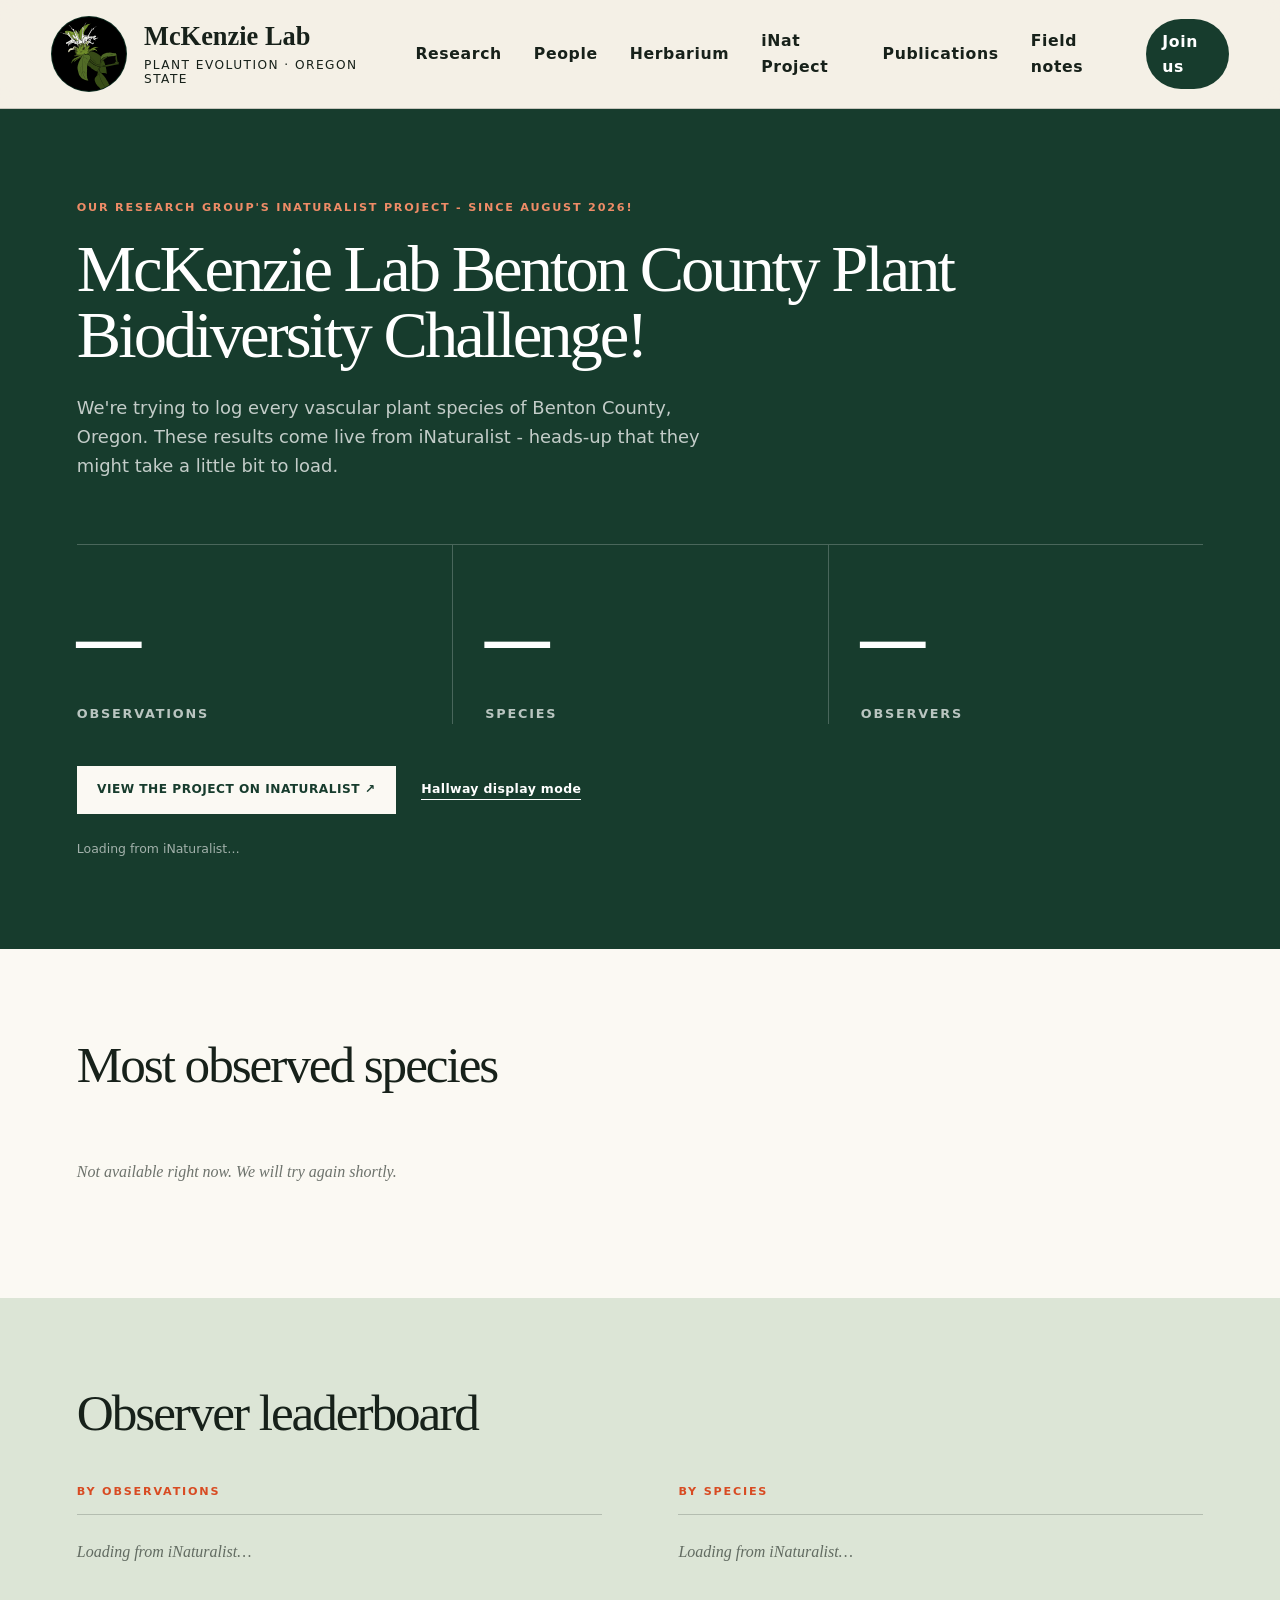
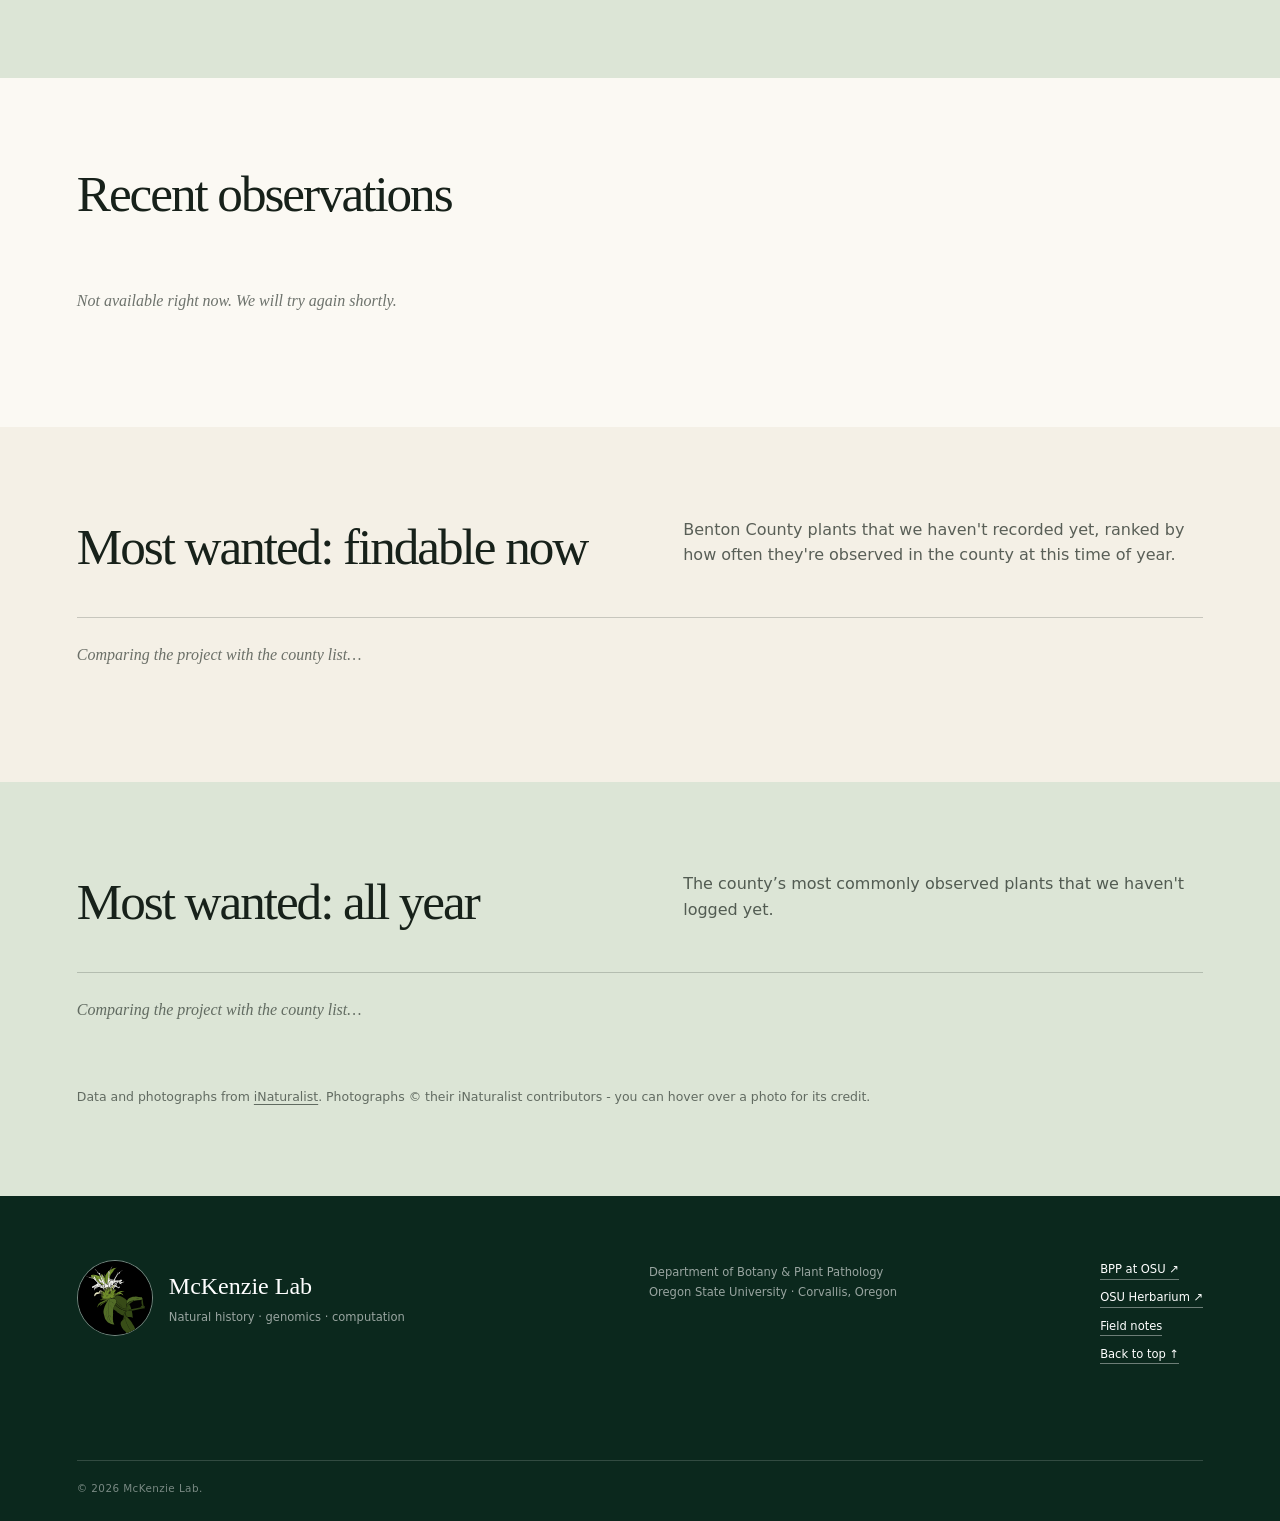
==== commit 641cbc7f: "text edits to inat page" ====
--- a/biodiversity-challenge/index.html
+++ b/biodiversity-challenge/index.html
@@ -32,9 +32,9 @@
     <main id="main-content">
       <section class="bc-panel bc-hero" aria-labelledby="bc-title">
         <div class="bc-inner">
-          <p class="section-kicker">iNaturalist project · since August 2026</p>
-          <h1 id="bc-title">Benton County Plant Biodiversity Challenge</h1>
-          <p class="bc-lede">Project members are logging the vascular plants of Benton County, Oregon. These results come live from iNaturalist.</p>
+          <p class="section-kicker">Our research group's iNaturalist project - since August 2026!</p>
+          <h1 id="bc-title">McKenzie Lab Benton County Plant Biodiversity Challenge!</h1>
+          <p class="bc-lede">We're trying to log every vascular plant species of Benton County, Oregon. These results come live from iNaturalist - heads-up that they might take a little bit to load.</p>
           <dl class="bc-stats" aria-live="polite">
             <div><dd id="bc-stat-observations">–</dd><dt>Observations</dt></div>
             <div><dd id="bc-stat-species">–</dd><dt>Species</dt></div>
@@ -50,7 +50,7 @@
 
       <section class="bc-panel bc-section bc-bright" aria-labelledby="bc-top-title">
         <div class="bc-inner">
-          <div class="bc-heading"><h2 id="bc-top-title">Most observed species</h2><p>The plants project members have logged most often.</p></div>
+          <div class="bc-heading"><h2 id="bc-top-title">Most observed species</h2></div>
           <ul class="bc-cards" id="bc-top"><li class="bc-status">Loading from iNaturalist…</li></ul>
         </div>
       </section>
@@ -67,23 +67,23 @@
 
       <section class="bc-panel bc-section bc-bright" aria-labelledby="bc-recent-title">
         <div class="bc-inner">
-          <div class="bc-heading"><h2 id="bc-recent-title">Recent observations</h2><p>The latest additions to the project.</p></div>
+          <div class="bc-heading"><h2 id="bc-recent-title">Recent observations</h2></div>
           <ul class="bc-cards bc-cards-recent" id="bc-recent"><li class="bc-status">Loading from iNaturalist…</li></ul>
         </div>
       </section>
 
       <section class="bc-panel bc-section bc-paper" aria-labelledby="bc-wanted-now-title">
         <div class="bc-inner">
-          <div class="bc-heading"><h2 id="bc-wanted-now-title">Most wanted: findable now</h2><p id="bc-wanted-now-note">Benton County plants the project has not recorded yet, ranked by how often they are observed in the county at this time of year.</p></div>
+          <div class="bc-heading"><h2 id="bc-wanted-now-title">Most wanted: findable now</h2><p id="bc-wanted-now-note">Benton County plants that we haven't recorded yet, ranked by how often they're observed in the county at this time of year.</p></div>
           <ol class="bc-wanted" id="bc-wanted-now"><li class="bc-status">Comparing the project with the county list…</li></ol>
         </div>
       </section>
 
       <section class="bc-panel bc-section bc-sage" aria-labelledby="bc-wanted-all-title">
         <div class="bc-inner">
-          <div class="bc-heading"><h2 id="bc-wanted-all-title">Most wanted: all year</h2><p id="bc-wanted-all-note">The county’s most commonly observed plants that nobody in the project has logged yet.</p></div>
+          <div class="bc-heading"><h2 id="bc-wanted-all-title">Most wanted: all year</h2><p id="bc-wanted-all-note">The county’s most commonly observed plants that we haven't logged yet.</p></div>
           <ol class="bc-wanted" id="bc-wanted-all"><li class="bc-status">Comparing the project with the county list…</li></ol>
-          <p class="bc-credit">Data and photographs from <a href="https://www.inaturalist.org/" target="_blank" rel="noreferrer">iNaturalist</a>. Photographs © their iNaturalist contributors; hover over a photo for its credit.</p>
+          <p class="bc-credit">Data and photographs from <a href="https://www.inaturalist.org/" target="_blank" rel="noreferrer">iNaturalist</a>. Photographs © their iNaturalist contributors - you can hover over a photo for its credit.</p>
         </div>
       </section>
 
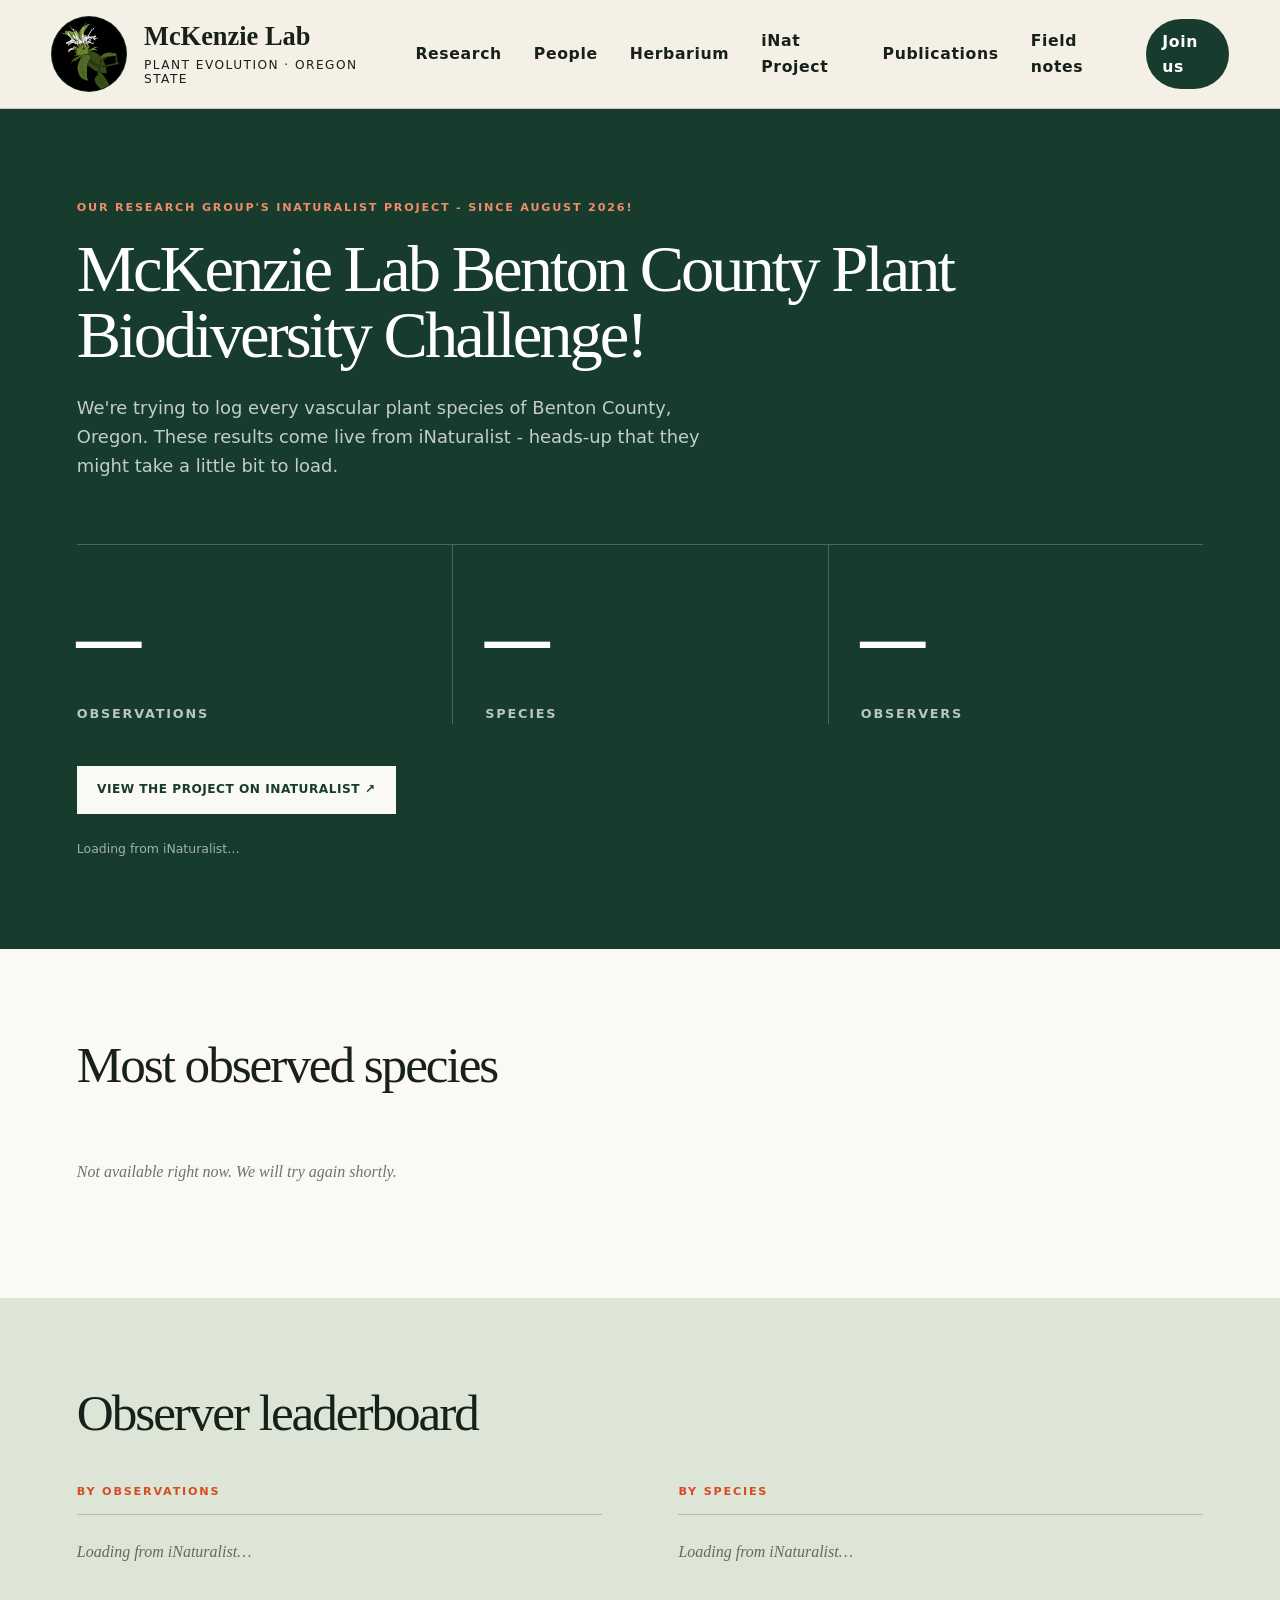
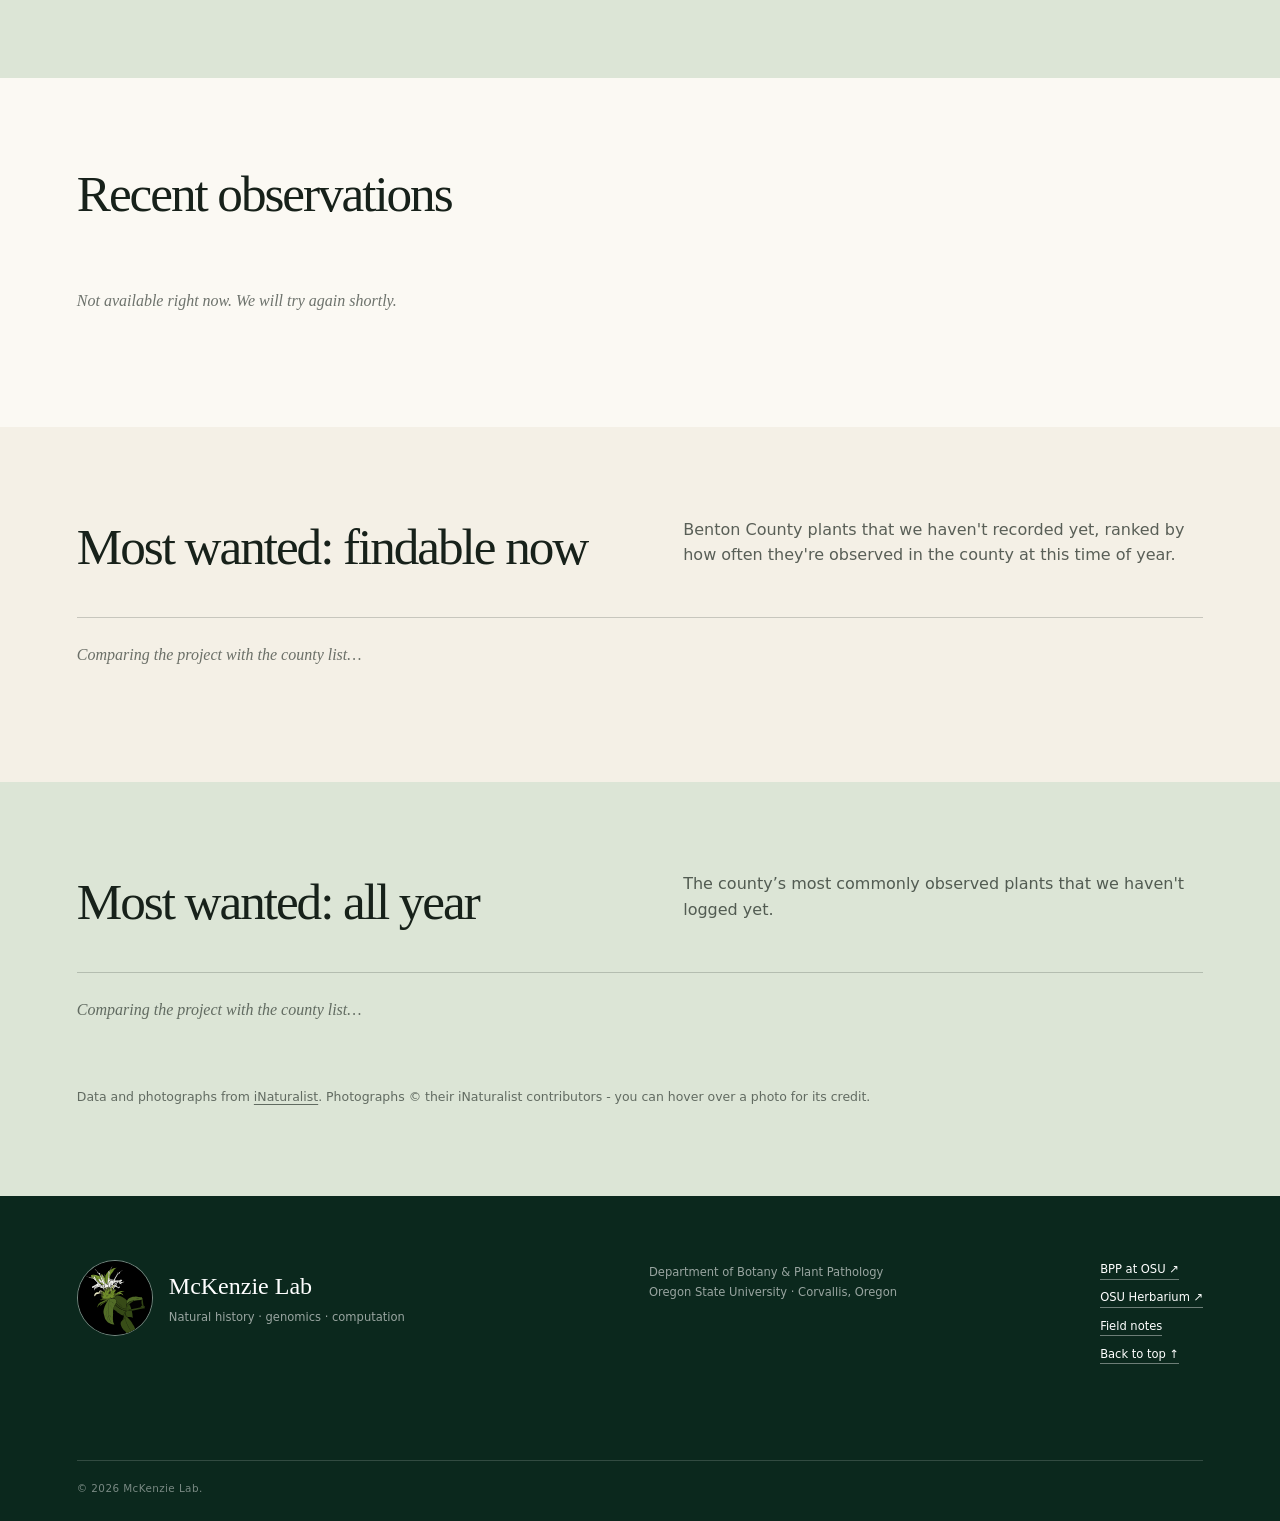
==== commit 7a21a8c1: "aesthetic edits" ====
--- a/biodiversity-challenge/index.html
+++ b/biodiversity-challenge/index.html
@@ -11,13 +11,9 @@
     <title>Biodiversity Challenge | McKenzie Lab</title>
     <link rel="icon" type="image/svg+xml" href="../assets/images/monarda-brevis-cartoon-favicon.svg?v=7" />
     <link rel="stylesheet" href="../styles.css?v=12" />
-    <link rel="stylesheet" href="challenge.css?v=1" />
-    <script>
-      // Hallway display mode: add ?display=1 to the address.
-      if (/[?&]display(=|&|$)/.test(location.search)) document.documentElement.classList.add('kiosk');
-    </script>
+    <link rel="stylesheet" href="challenge.css?v=2" />
     <script src="../script.js" defer></script>
-    <script src="challenge.js?v=1" defer></script>
+    <script src="challenge.js?v=3" defer></script>
   </head>
   <body>
     <a class="skip-link" href="#main-content">Skip to content</a>
@@ -42,7 +38,6 @@
           </dl>
           <div class="bc-actions">
             <a class="button button-light" href="https://www.inaturalist.org/projects/mckenzie-lab-benton-county-plant-biodiversity-challenge" target="_blank" rel="noreferrer">View the project on iNaturalist ↗</a>
-            <a class="text-link" href="?display=1">Hallway display mode</a>
           </div>
           <p class="bc-updated" id="bc-updated" role="status">Loading from iNaturalist…</p>
         </div>
@@ -87,11 +82,6 @@
         </div>
       </section>
 
-      <div class="bc-kiosk-bar" aria-hidden="true">
-        <span>McKenzie Lab · Benton County Plant Biodiversity Challenge on iNaturalist</span>
-        <span class="bc-dots" id="bc-dots"></span>
-        <span id="bc-kiosk-updated"></span>
-      </div>
     </main>
 
     <footer class="site-footer">
--- a/biodiversity-challenge/challenge.css
+++ b/biodiversity-challenge/challenge.css
@@ -51,11 +51,7 @@
 .bc-wanted .bc-photo { width: 4.5rem; height: 4.5rem; aspect-ratio: auto; }
 .bc-wanted .bc-name { font-size: 1.12rem; }
 .bc-wanted .bc-meta strong { color: var(--ink); }
-.bc-hint { margin: .3rem 0 0; color: var(--orange); font-size: .66rem; font-weight: 800; letter-spacing: .06em; text-transform: uppercase; }
-
-.bc-kiosk-bar, .bc-short { display: none; }
-html.kiosk .bc-long { display: none; }
-html.kiosk .bc-short { display: inline; }
+.bc-hint { margin: .3rem 0 0; color: var(--orange); font-size: .78rem; font-weight: 700; line-height: 1.35; }
 
 @media (max-width: 980px) {
   .bc-cards { grid-template-columns: repeat(3, minmax(0, 1fr)); }
@@ -69,61 +65,3 @@
   .bc-board li:not(.bc-status) { grid-template-columns: 1.3rem 2.4rem minmax(0, 1fr) auto; gap: .7rem; }
   .bc-avatar { width: 2.4rem; height: 2.4rem; }
 }
-
-/* Hallway display mode (?display=1): one full-screen panel at a time, no interaction.
-   Everything is sized from the screen height so it scales from 1080p to 4K. */
-html.kiosk { font-size: 1.55vh; }
-html.kiosk body { overflow: hidden; cursor: none; font-size: 1rem; }
-html.kiosk .site-header, html.kiosk .site-footer, html.kiosk .skip-link, html.kiosk .bc-actions, html.kiosk .bc-credit, html.kiosk .bc-updated { display: none; }
-html.kiosk main { position: fixed; inset: 0; background: var(--forest-deep); }
-html.kiosk .bc-panel { position: absolute; inset: 0 0 4.5vh; padding: 5vh 4vw 4vh; display: flex; flex-direction: column; opacity: 0; visibility: hidden; transition: opacity 1.2s ease, visibility 1.2s; }
-html.kiosk .bc-panel.is-active { opacity: 1; visibility: visible; }
-html.kiosk .bc-inner { width: 100%; max-width: none; min-height: 0; flex: 1; display: flex; flex-direction: column; }
-html.kiosk .bc-hero .bc-inner { justify-content: center; }
-html.kiosk .section-kicker { font-size: 1.1rem; }
-html.kiosk .bc-hero h1 { font-size: 6.5rem; }
-html.kiosk .bc-lede { max-width: 50rem; font-size: 1.7rem; }
-html.kiosk .bc-stats { margin-top: 6vh; }
-html.kiosk .bc-stats > div { padding-top: 3vh; }
-html.kiosk .bc-stats > div + div { padding-left: 3vw; }
-html.kiosk .bc-stats dd { font-size: 27vh; }
-html.kiosk .bc-stats dt { font-size: 1.5rem; }
-html.kiosk .bc-heading { margin-bottom: 3vh; flex: none; }
-html.kiosk .bc-heading h2 { font-size: 4.6rem; }
-html.kiosk .bc-heading p { max-width: 44rem; font-size: 1.35rem; }
-html.kiosk .bc-status { font-size: 1.6rem; }
-
-html.kiosk .bc-cards { min-height: 0; flex: 1; grid-template-columns: repeat(4, minmax(0, 1fr)); grid-template-rows: repeat(2, minmax(0, 1fr)); gap: 3vh 2vw; }
-html.kiosk .bc-cards .bc-card:nth-child(n+9) { display: none; }
-html.kiosk .bc-card { min-height: 0; }
-html.kiosk .bc-card .bc-photo { height: 0; min-height: 0; flex: 1 1 0; aspect-ratio: auto; }
-html.kiosk .bc-card-copy { flex: none; padding-top: 1.2vh; grid-template-columns: minmax(0, 1fr) auto; }
-html.kiosk .bc-name { font-size: 1.75rem; display: -webkit-box; -webkit-box-orient: vertical; -webkit-line-clamp: 2; line-clamp: 2; overflow: hidden; }
-html.kiosk .bc-board .bc-name { display: block; }
-html.kiosk .bc-sci, html.kiosk .bc-meta { font-size: 1.15rem; white-space: nowrap; overflow: hidden; text-overflow: ellipsis; }
-html.kiosk .bc-count { grid-row: span 2; margin: 0; font-size: 3rem; text-align: right; }
-html.kiosk .bc-count small { display: block; margin: .3rem 0 0; font-size: .8rem; }
-
-html.kiosk .bc-leaders { gap: 6vw; grid-template-columns: repeat(2, minmax(0, 1fr)); }
-html.kiosk .bc-leaders h3 { font-size: 1.2rem; }
-html.kiosk .bc-board li:not(.bc-status) { padding: 1.5vh 0; grid-template-columns: 2.5rem 5rem minmax(0, 1fr) auto; gap: 1.6rem; }
-html.kiosk .bc-board li:nth-child(n+9) { display: none; }
-html.kiosk .bc-rank { font-size: 1.6rem; }
-html.kiosk .bc-avatar { width: 5rem; height: 5rem; font-size: 2.2rem; }
-html.kiosk .bc-board .bc-name { font-size: 2.3rem; }
-html.kiosk .bc-board .bc-name small { font-size: 1.1rem; }
-html.kiosk .bc-score { font-size: 4.4rem; }
-
-html.kiosk .bc-wanted { min-height: 0; flex: 1; grid-template-columns: repeat(5, minmax(0, 1fr)); grid-template-rows: repeat(5, minmax(0, 1fr)); gap: 0 1.6vw; }
-html.kiosk .bc-wanted li:not(.bc-status) { min-height: 0; padding: 0; grid-template-columns: 1.8rem 10.5vh minmax(0, 1fr); gap: 1rem; }
-html.kiosk .bc-wanted .bc-photo { width: 10.5vh; height: 10.5vh; }
-html.kiosk .bc-wanted .bc-name { font-size: 1.45rem; }
-html.kiosk .bc-wanted .bc-sci, html.kiosk .bc-wanted .bc-meta { margin-top: .15rem; font-size: 1.02rem; }
-html.kiosk .bc-hint { margin-top: .15rem; font-size: .72rem; white-space: nowrap; overflow: hidden; text-overflow: ellipsis; }
-
-html.kiosk .bc-kiosk-bar { position: absolute; left: 0; right: 0; bottom: 0; height: 4.5vh; padding: 0 4vw; display: grid; grid-template-columns: 1fr auto 1fr; align-items: center; gap: 2rem; background: var(--forest-deep); color: rgba(255,255,255,.72); font-size: 1.05rem; letter-spacing: .04em; }
-html.kiosk .bc-kiosk-bar > :last-child { text-align: right; }
-html.kiosk .bc-kiosk-bar .is-error { color: #ffb59c; }
-.bc-dots { display: flex; gap: .7rem; }
-.bc-dots i { width: .7rem; height: .7rem; border-radius: 50%; background: rgba(255,255,255,.28); transition: background .6s ease; }
-.bc-dots i.is-active { background: var(--orange-bright); }
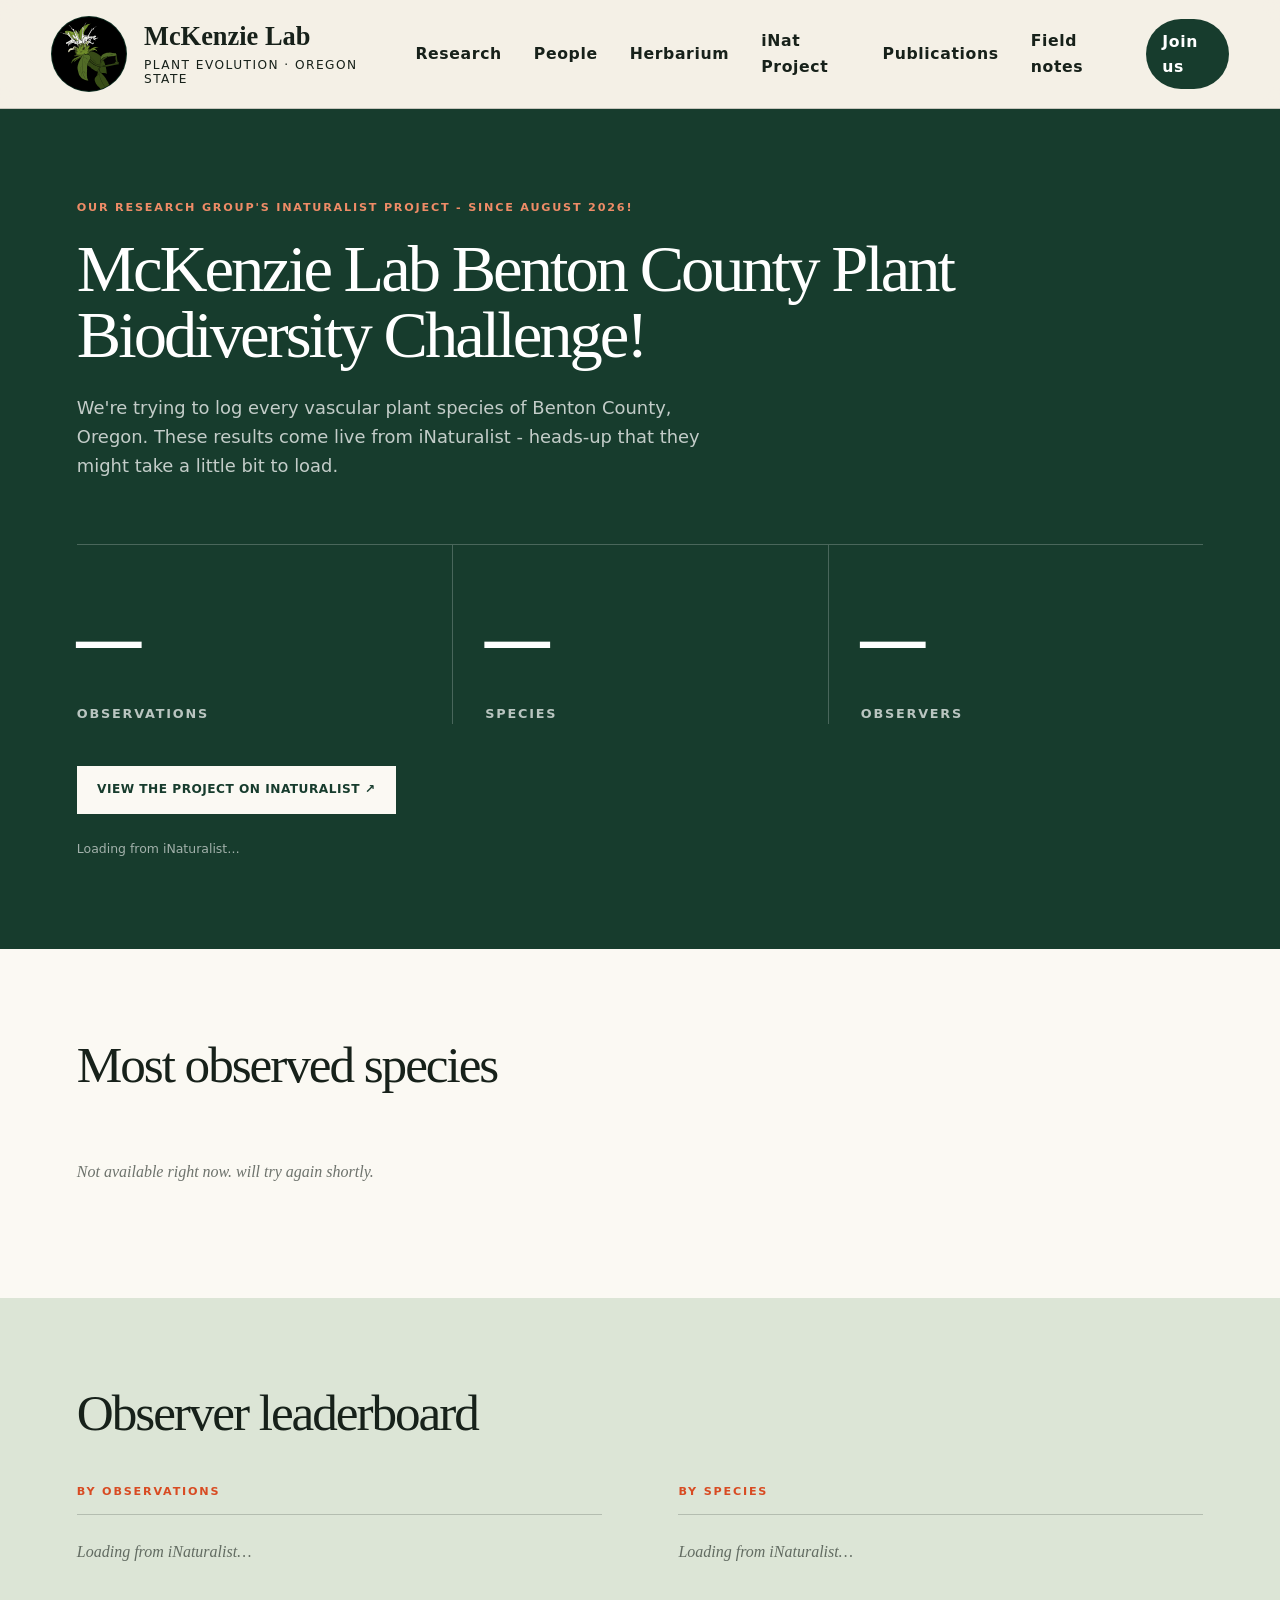
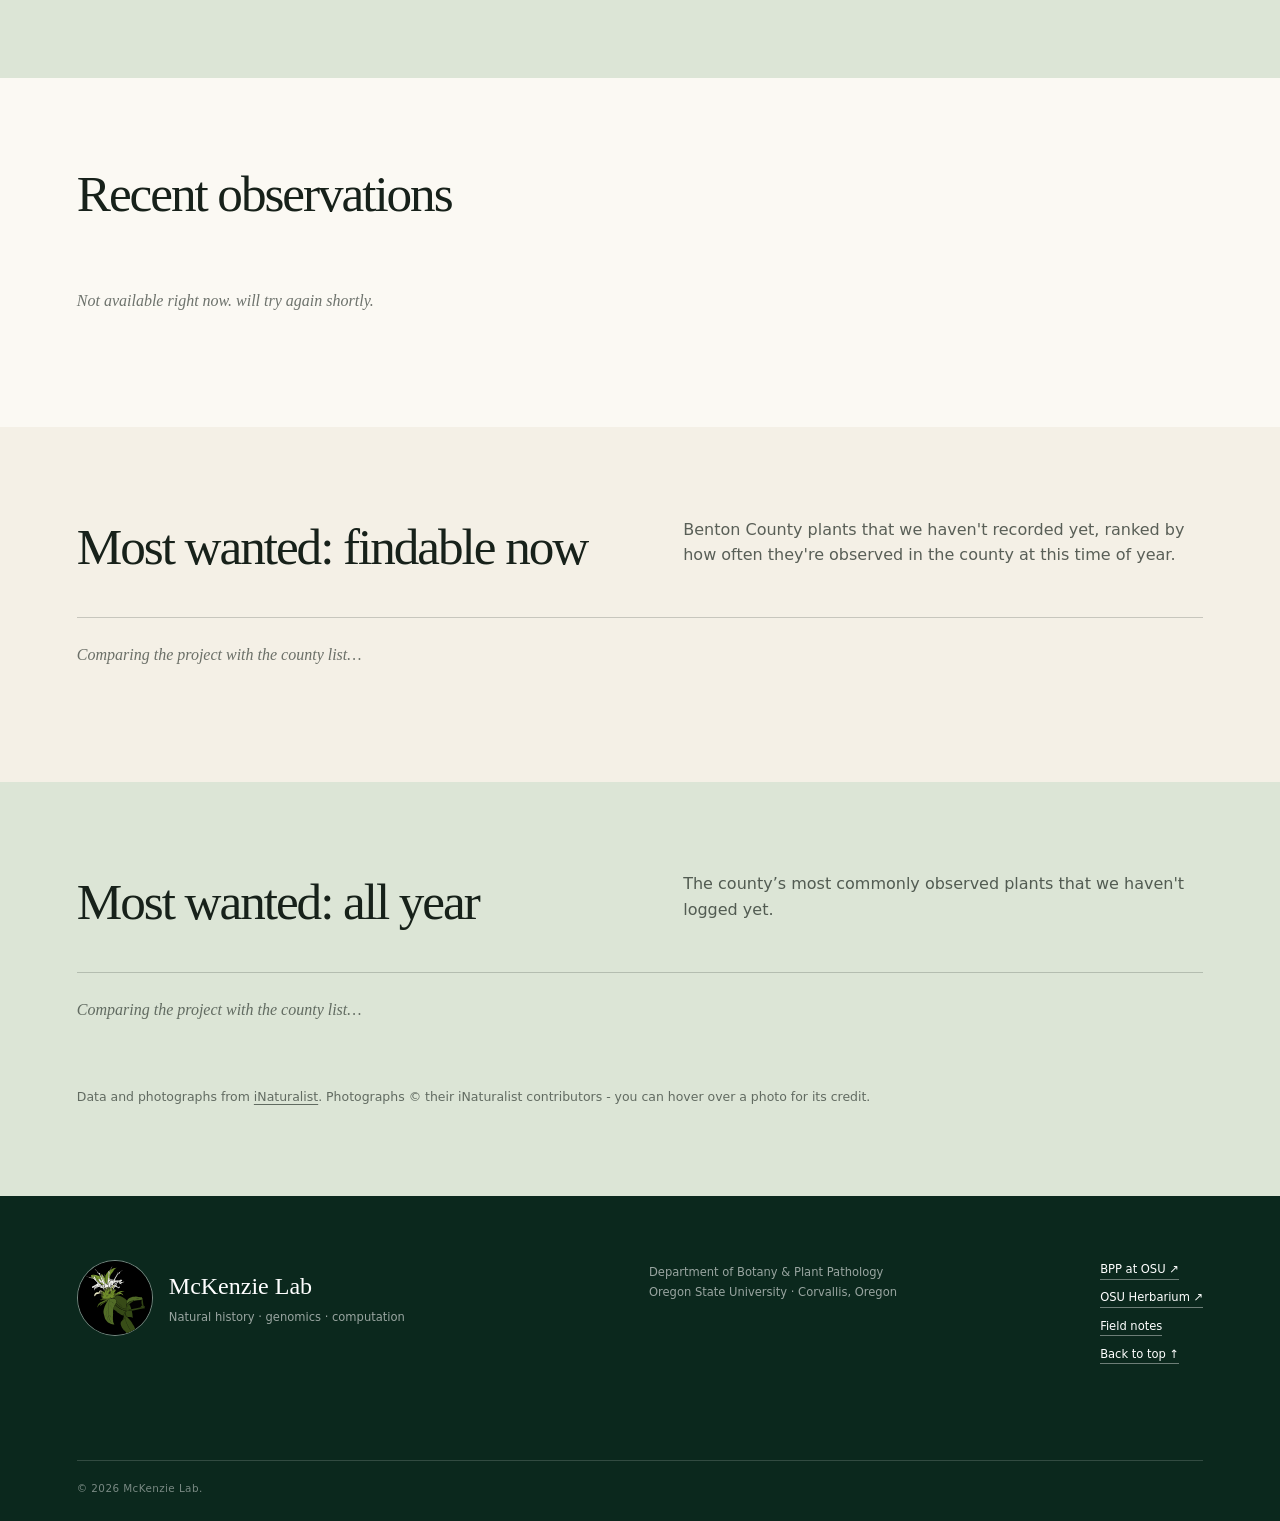
==== commit b7159218: "text edits" ====
--- a/biodiversity-challenge/index.html
+++ b/biodiversity-challenge/index.html
@@ -13,7 +13,7 @@
     <link rel="stylesheet" href="../styles.css?v=12" />
     <link rel="stylesheet" href="challenge.css?v=2" />
     <script src="../script.js" defer></script>
-    <script src="challenge.js?v=3" defer></script>
+    <script src="challenge.js?v=5" defer></script>
   </head>
   <body>
     <a class="skip-link" href="#main-content">Skip to content</a>
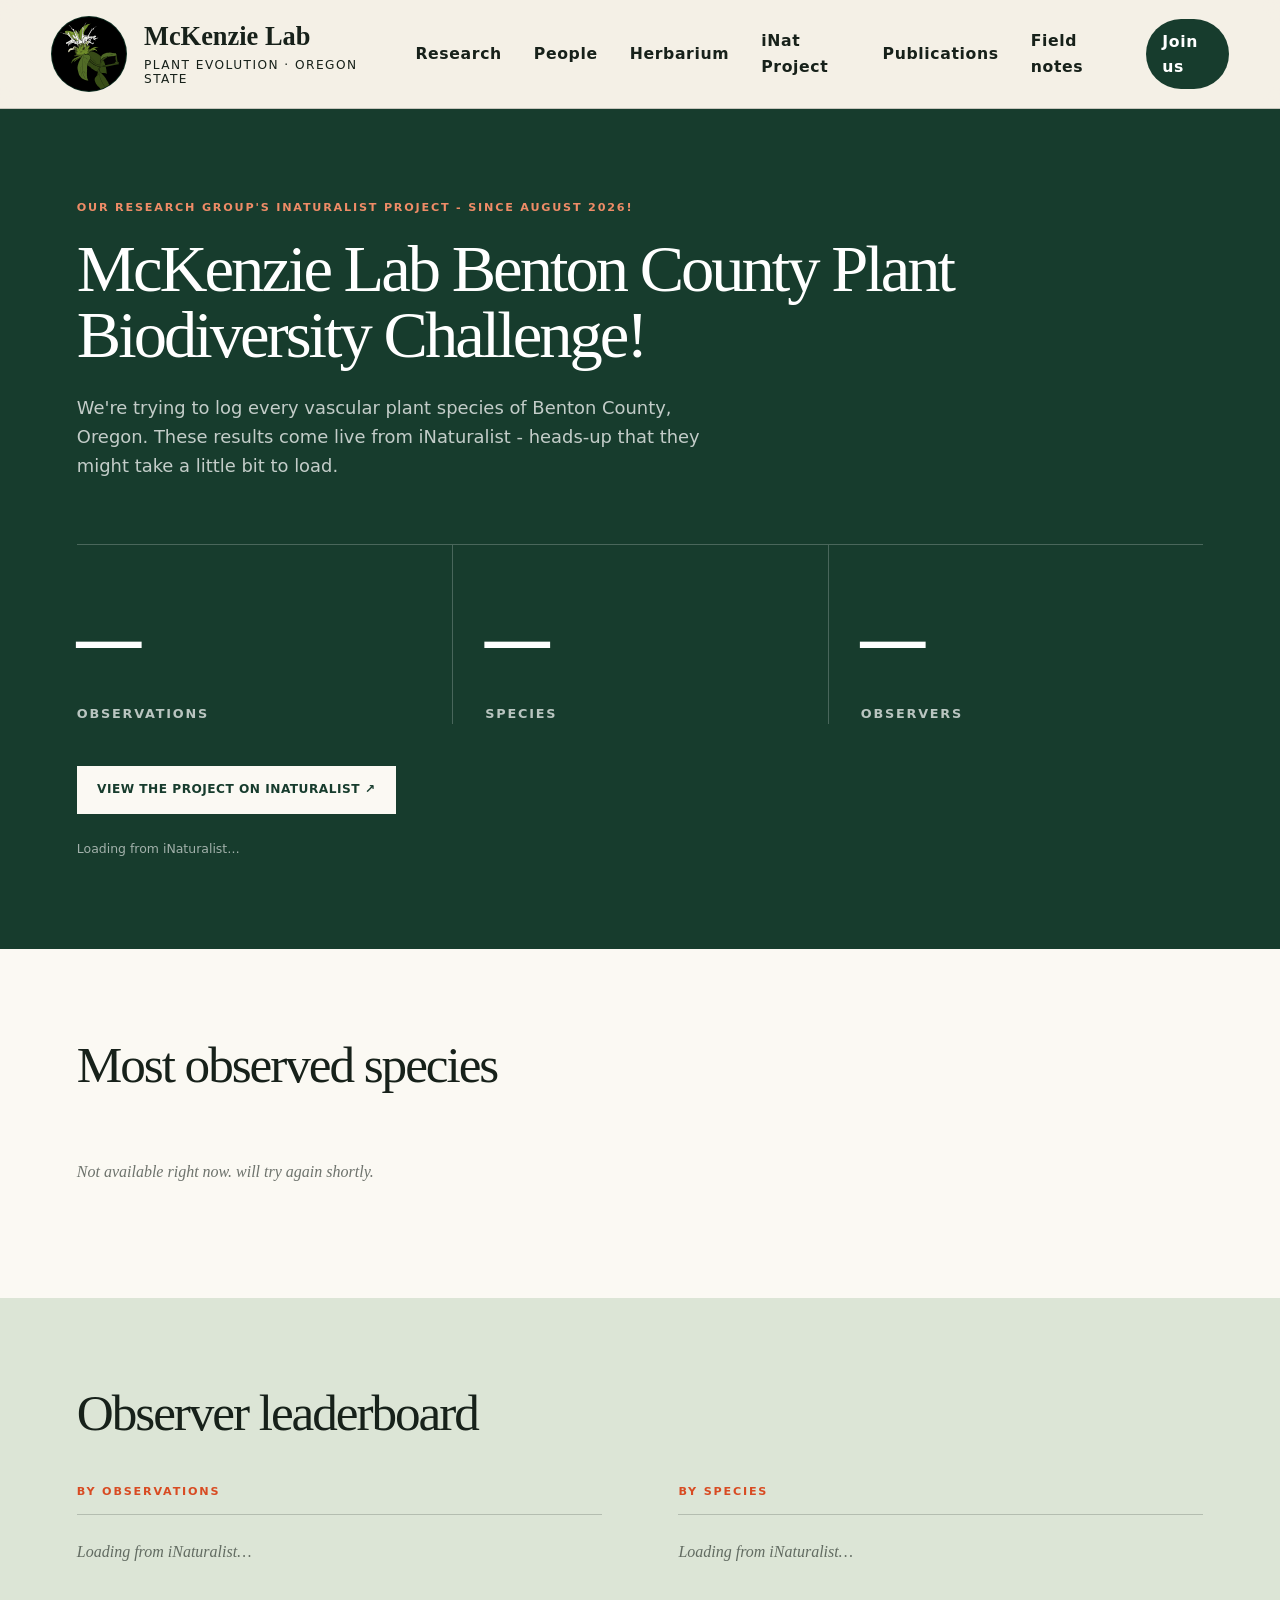
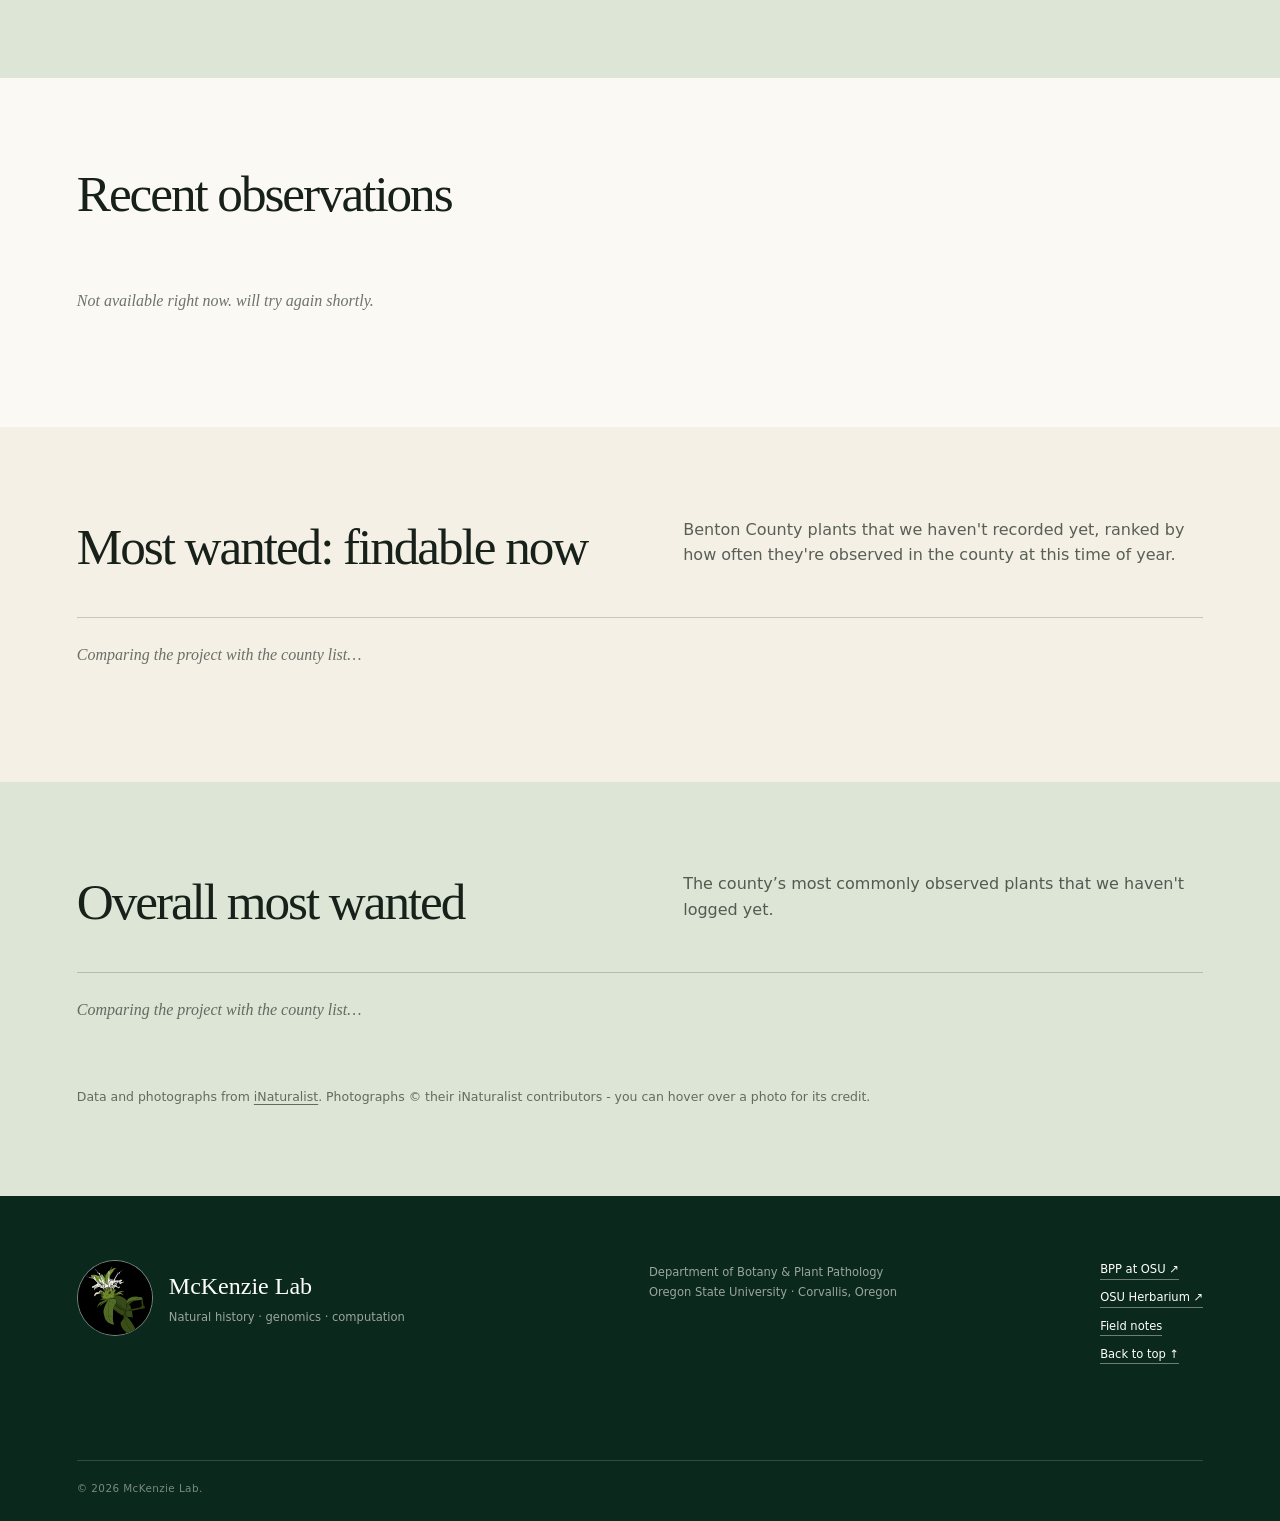
==== commit e2fb2935: "text edits" ====
--- a/biodiversity-challenge/index.html
+++ b/biodiversity-challenge/index.html
@@ -76,7 +76,7 @@
 
       <section class="bc-panel bc-section bc-sage" aria-labelledby="bc-wanted-all-title">
         <div class="bc-inner">
-          <div class="bc-heading"><h2 id="bc-wanted-all-title">Most wanted: all year</h2><p id="bc-wanted-all-note">The county’s most commonly observed plants that we haven't logged yet.</p></div>
+          <div class="bc-heading"><h2 id="bc-wanted-all-title">Overall most wanted</h2><p id="bc-wanted-all-note">The county’s most commonly observed plants that we haven't logged yet.</p></div>
           <ol class="bc-wanted" id="bc-wanted-all"><li class="bc-status">Comparing the project with the county list…</li></ol>
           <p class="bc-credit">Data and photographs from <a href="https://www.inaturalist.org/" target="_blank" rel="noreferrer">iNaturalist</a>. Photographs © their iNaturalist contributors - you can hover over a photo for its credit.</p>
         </div>
